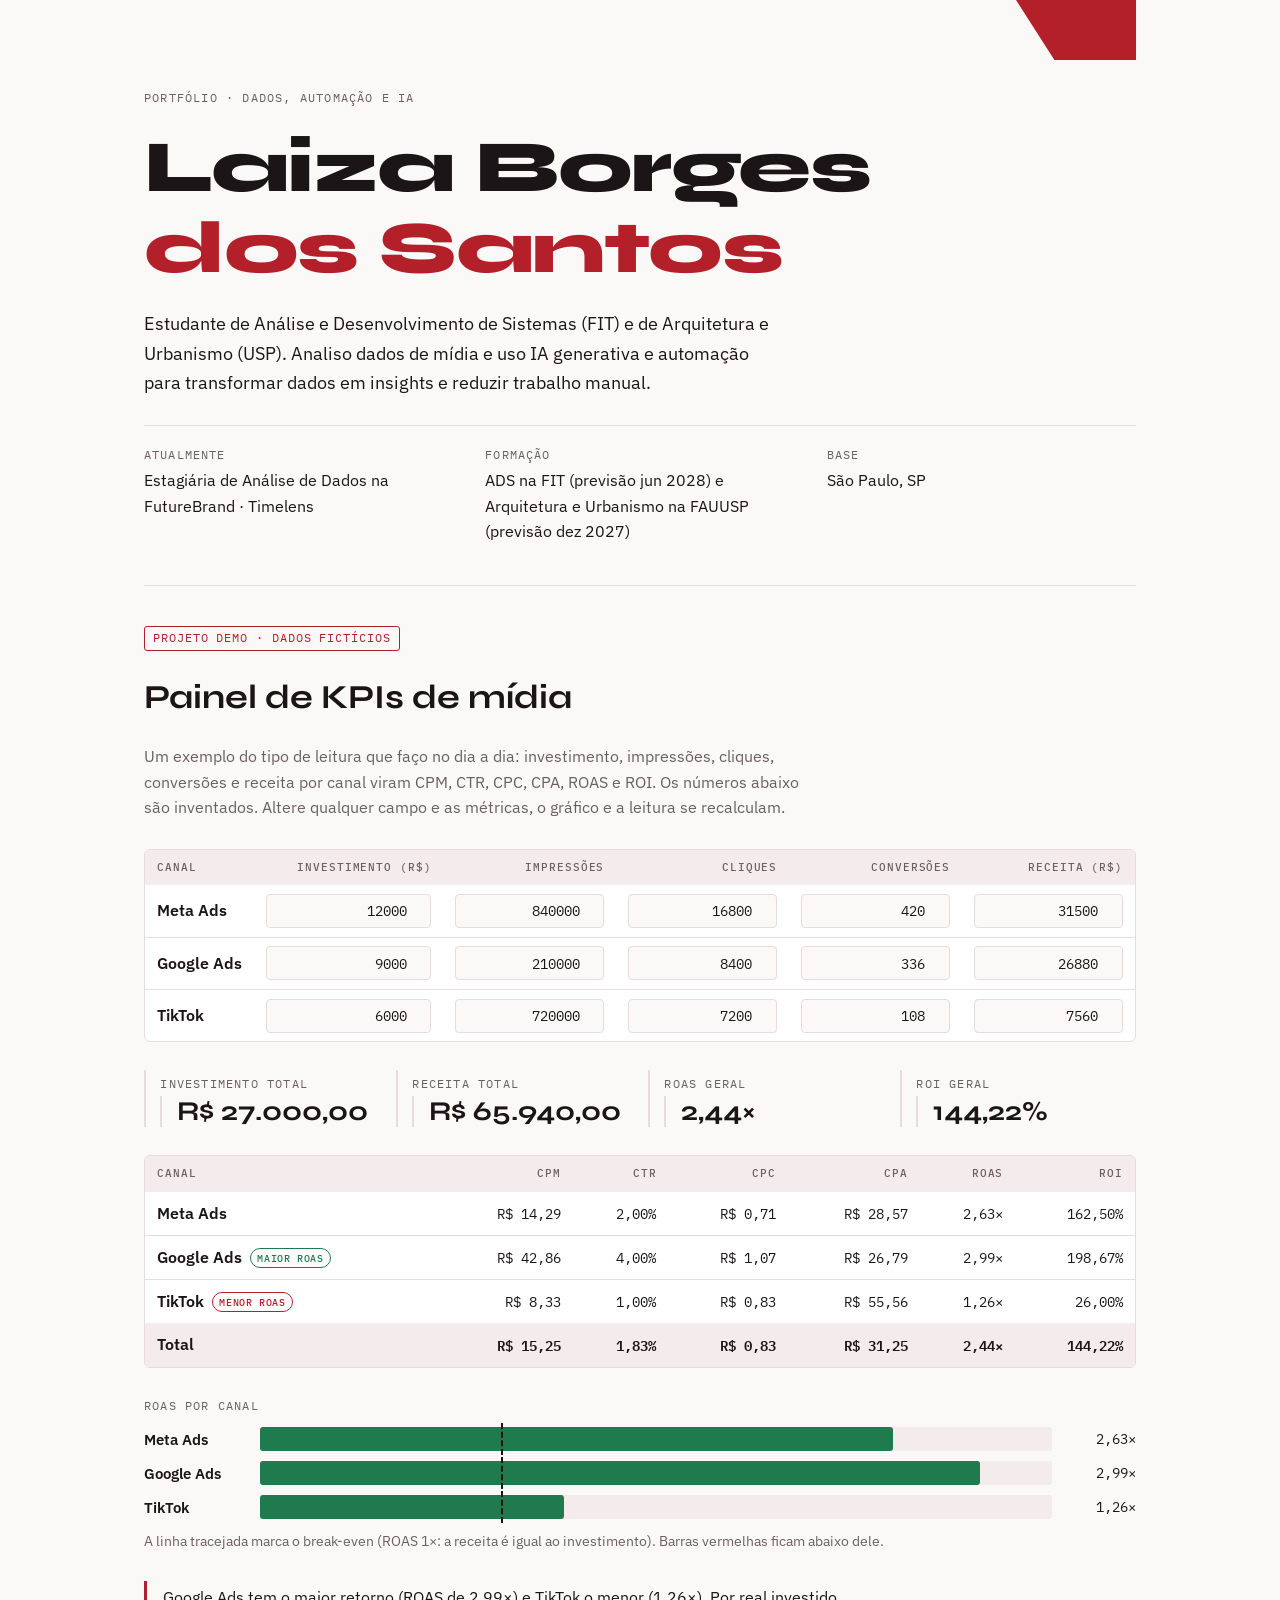
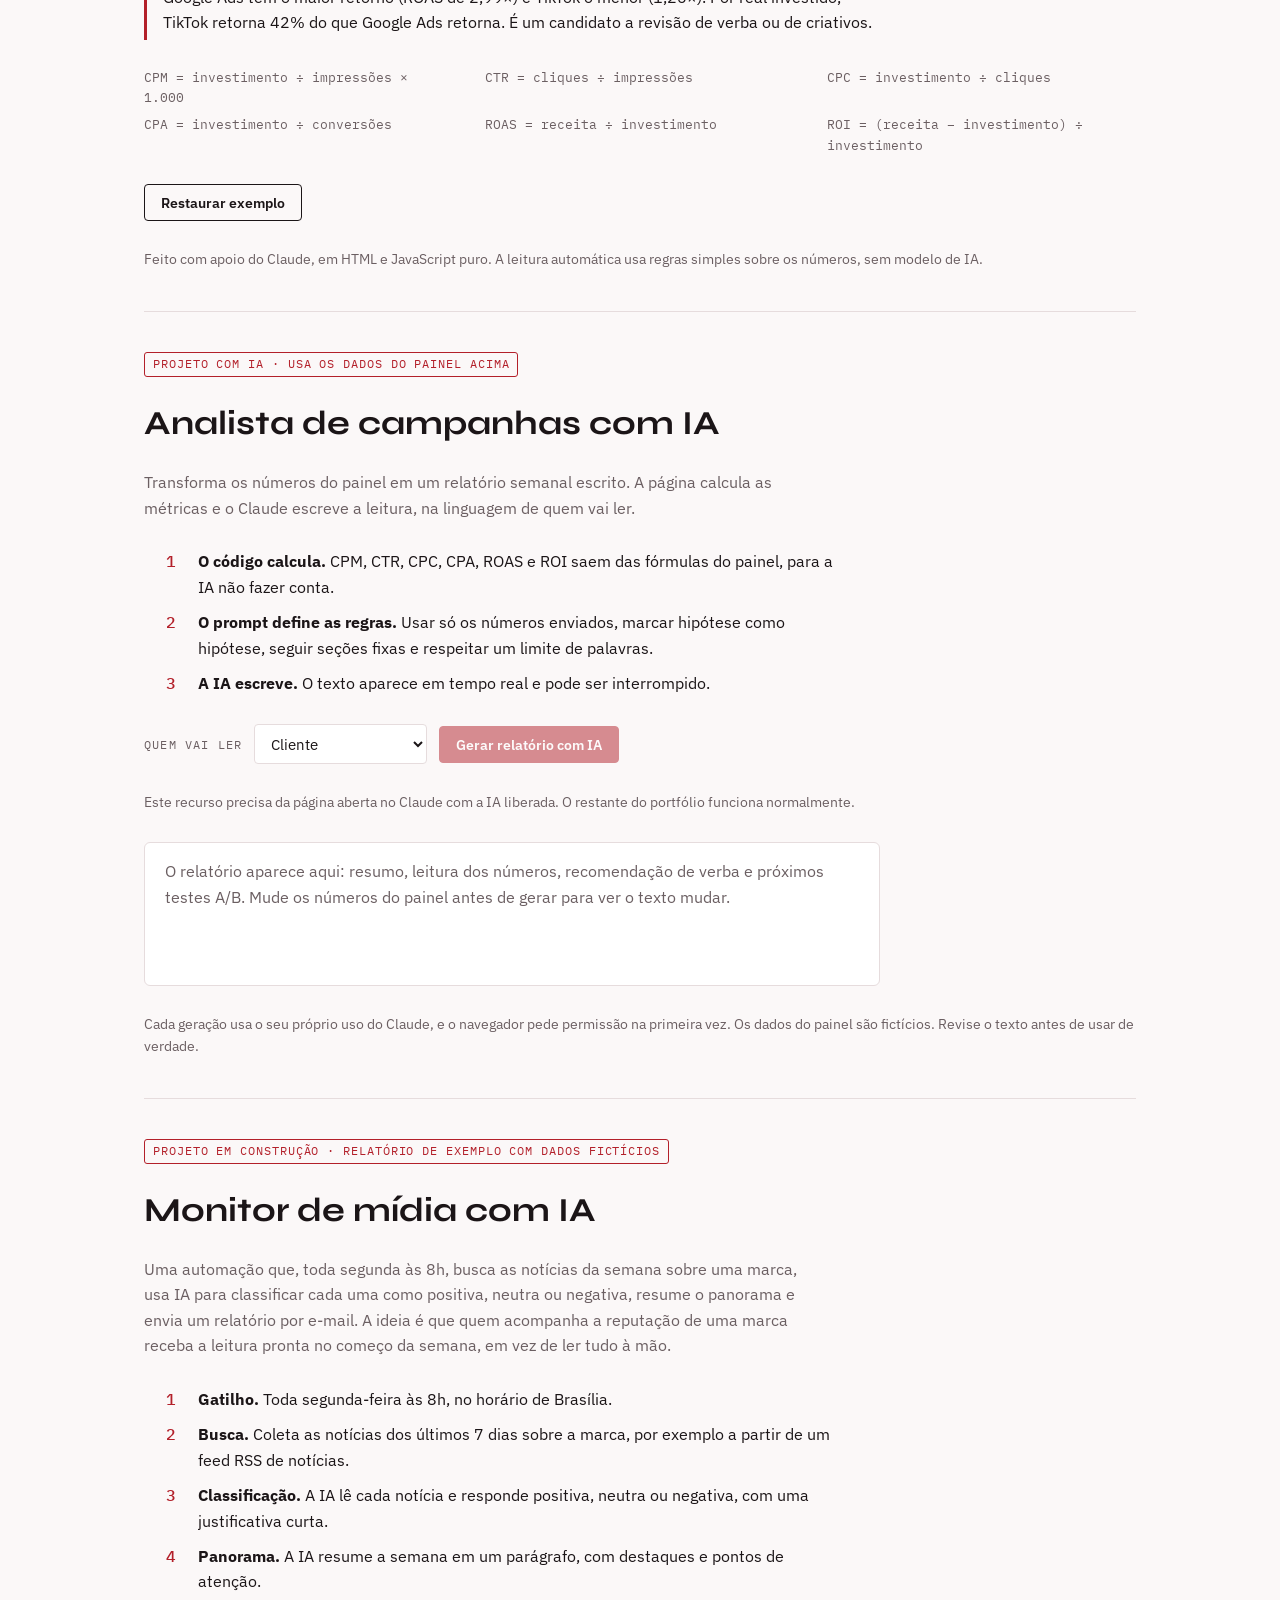
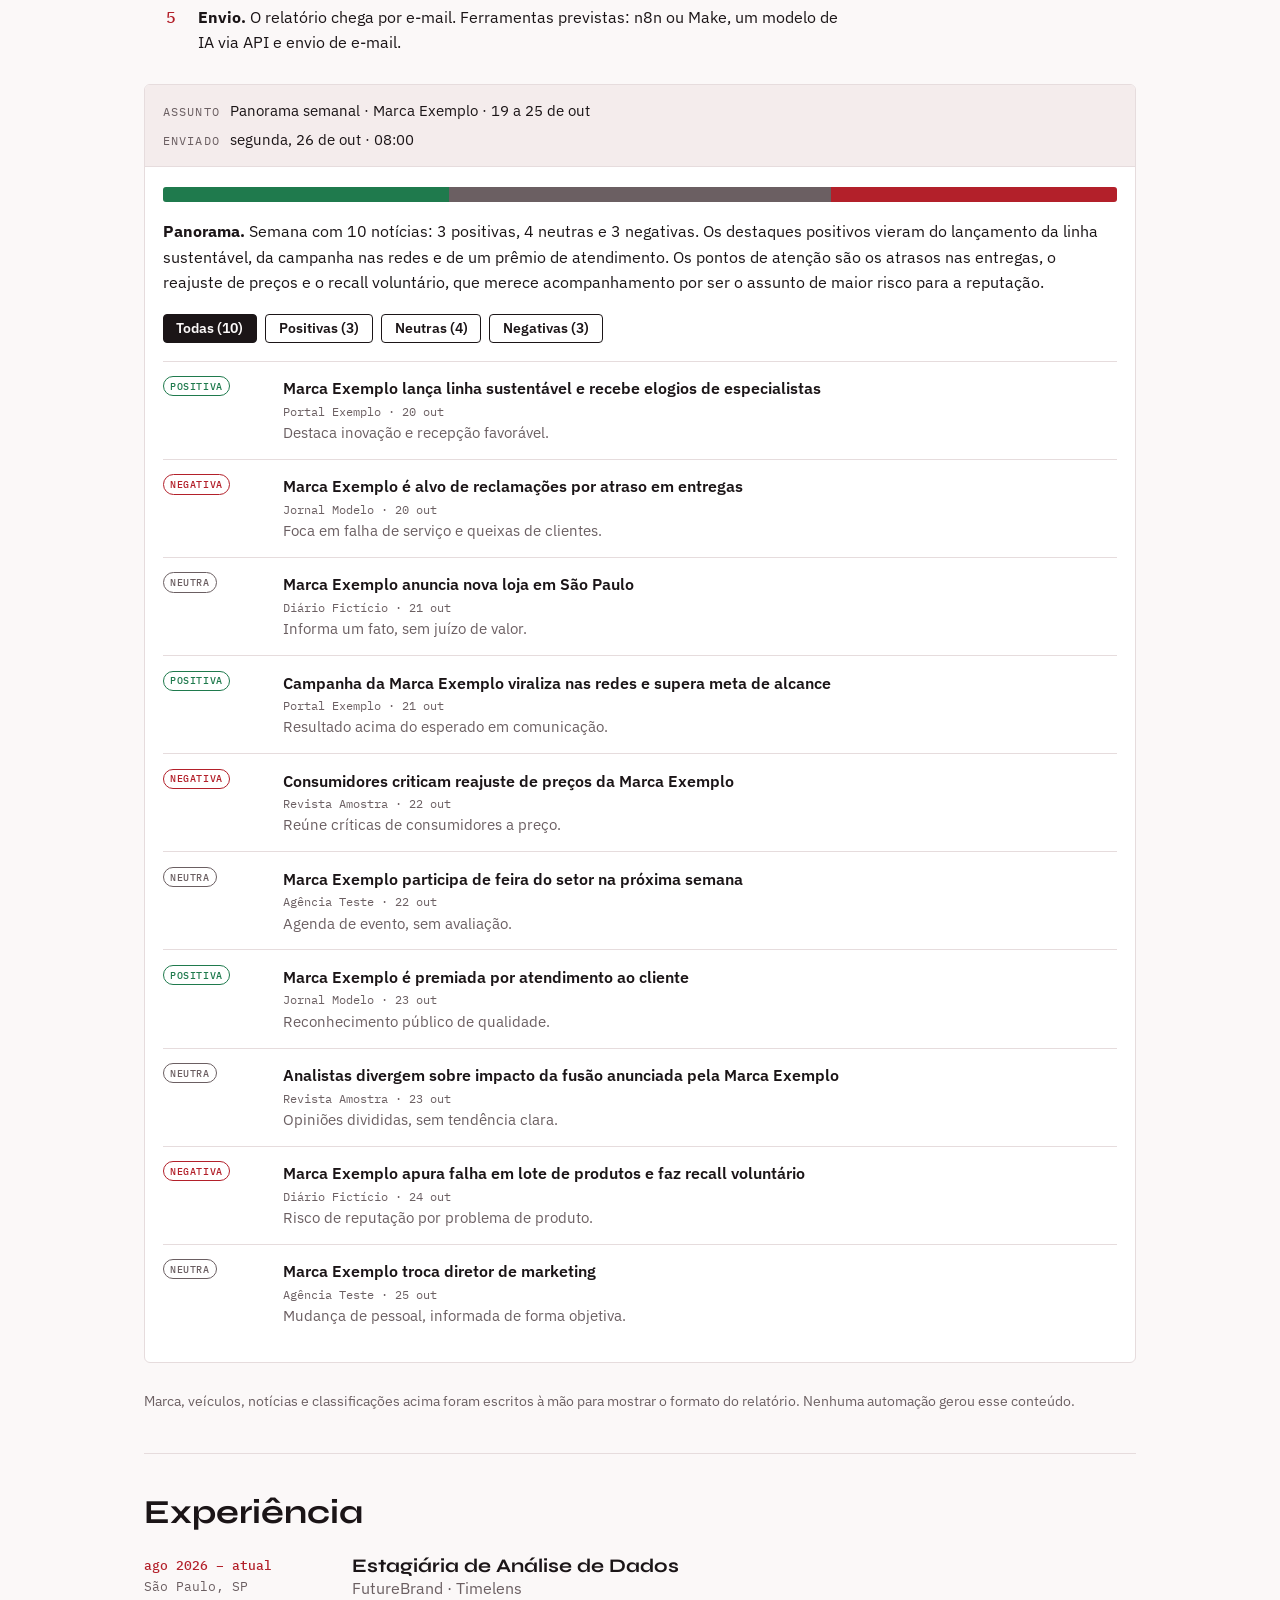
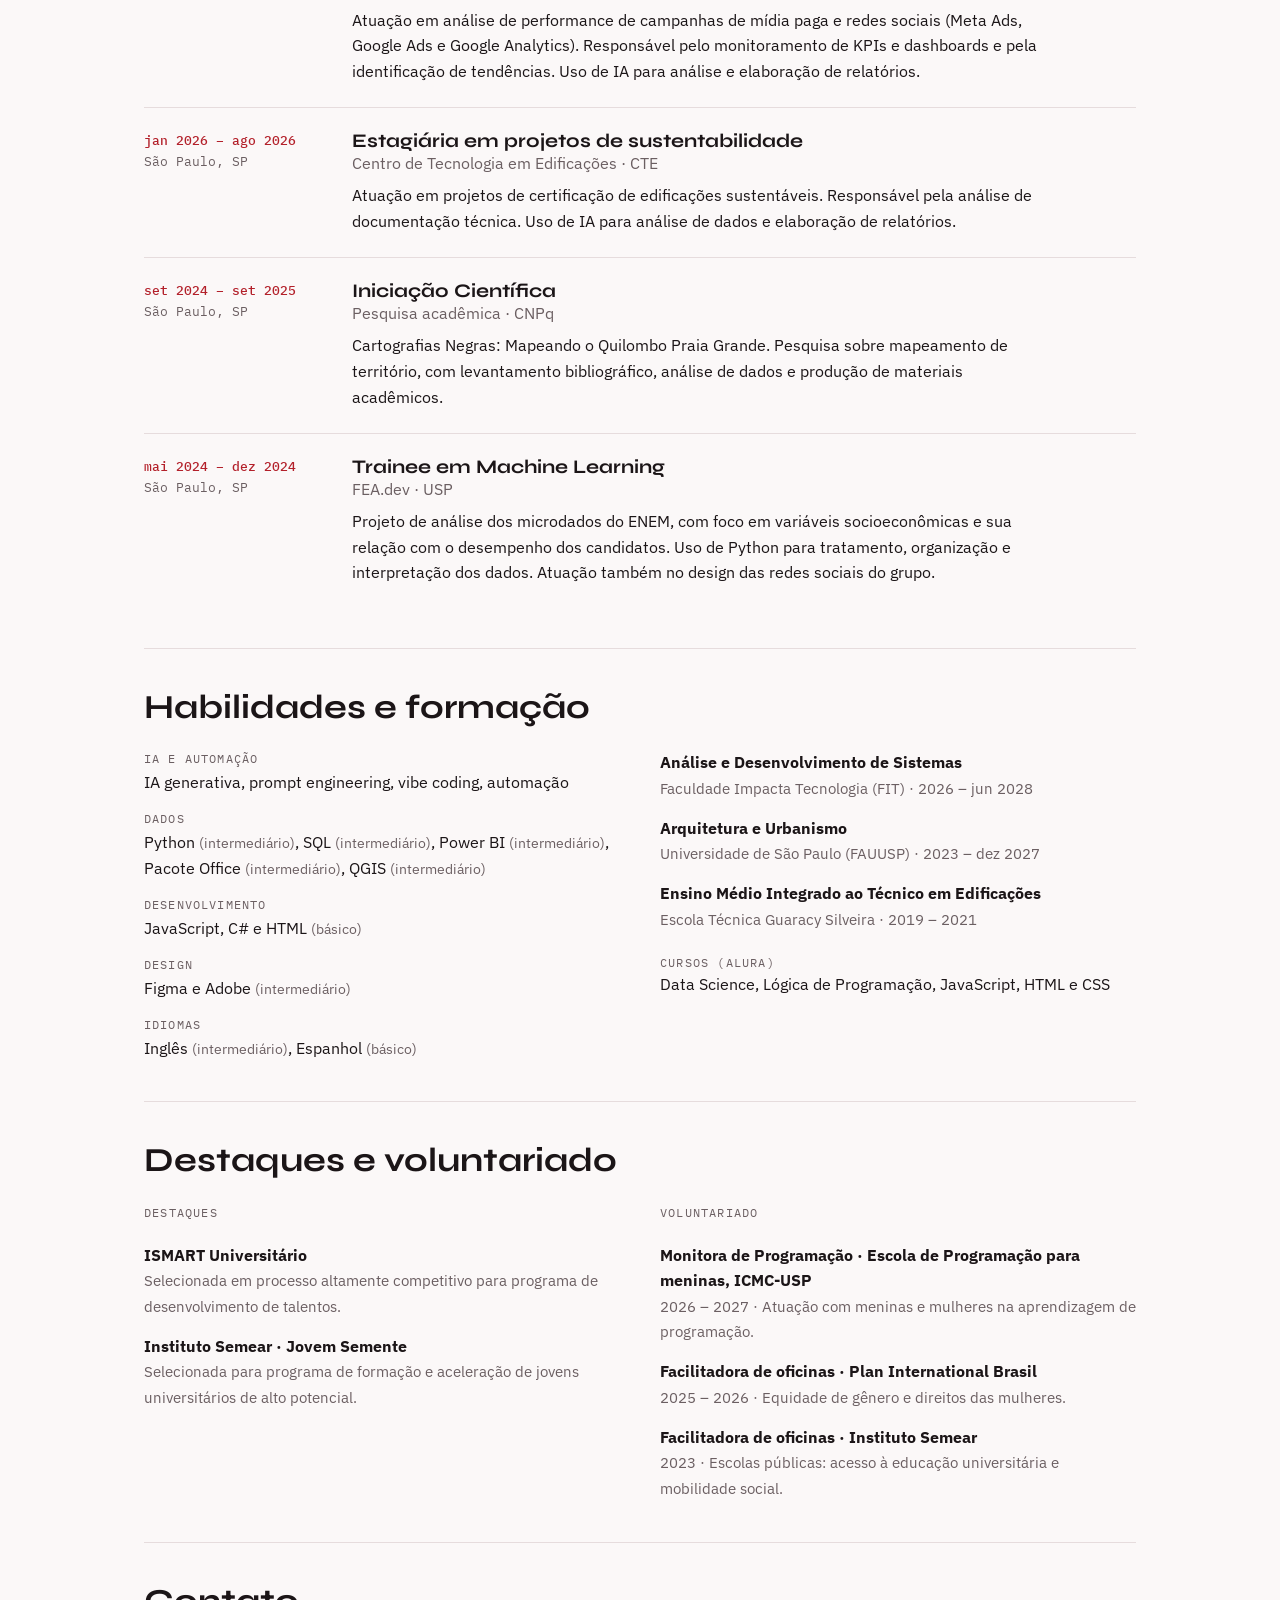
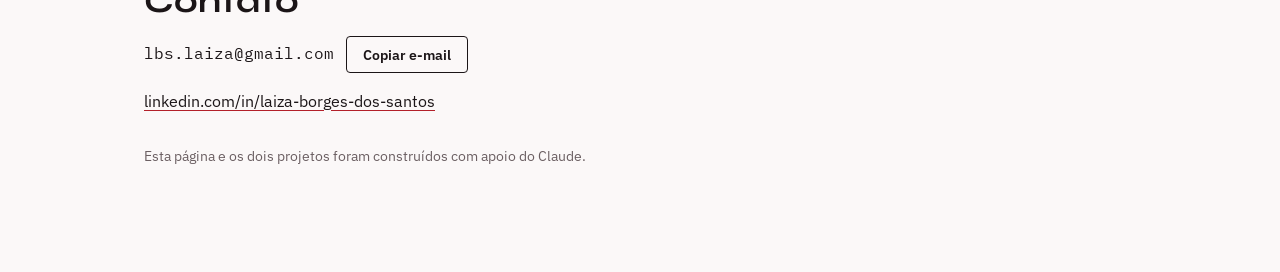
==== index.html @ e5b6dd7d "Add files via upload" ====
<!doctype html><html><head><meta charset=utf8><meta name=viewport content="width=device-width,initial-scale=1,viewport-fit=cover"><style>:root{color-scheme:light;box-sizing:border-box;padding-top:env(safe-area-inset-top,0px);padding-bottom:env(safe-area-inset-bottom,0px)}html{scroll-padding-top:env(safe-area-inset-top,0px)}body{margin:0;padding:0;font:14px -apple-system,BlinkMacSystemFont,sans-serif;background:#fff;color:#000}img{max-width:100%}[hidden]:not([hidden=until-found i]){display:none!important}</style></head><body>
<title>Portfólio Laiza Borges</title>
<meta name="claude:viewport-fit-sides" content="cover">
<link rel="preconnect" href="https://fonts.googleapis.com">
<link rel="preconnect" href="https://fonts.gstatic.com" crossorigin>
<link href="https://fonts.googleapis.com/css2?family=IBM+Plex+Mono:wght@400;500&family=IBM+Plex+Sans:wght@400;500;600&family=Syne:wght@600;700;800&display=swap" rel="stylesheet">
<style>
/* Layout: relatório de mídia em coluna única, com um painel de KPIs interativo no centro; vermelho só onde há decisão ou destaque. */
:root {
  --bg: #FBF8F8;
  --surface: #FFFFFF;
  --fg: #1B1517;
  --muted: #6B5F62;
  --line: #E6DCDD;
  --soft: #F4ECEC;
  --accent: #B3202A;
  --accent-fg: #FFFFFF;
  --good: #1F7A4D;
  --bad: #B3202A;
  --display: 'Syne', 'Trebuchet MS', sans-serif;
  --body: 'IBM Plex Sans', system-ui, -apple-system, 'Segoe UI', sans-serif;
  --mono: 'IBM Plex Mono', ui-monospace, 'SFMono-Regular', Menlo, monospace;
}
@media (prefers-color-scheme: dark) {
  :root:not([data-theme="light"]) {
    --bg: #141011; --surface: #1C1618; --fg: #F4ECEC; --muted: #A89B9E; --line: #32282B; --soft: #231C1E;
    --accent: #F0646C; --accent-fg: #1B1517; --good: #4FC08A; --bad: #F0646C;
    color-scheme: dark;
  }
}
:root[data-theme="dark"] {
  --bg: #141011; --surface: #1C1618; --fg: #F4ECEC; --muted: #A89B9E; --line: #32282B; --soft: #231C1E;
  --accent: #F0646C; --accent-fg: #1B1517; --good: #4FC08A; --bad: #F0646C;
  color-scheme: dark;
}

* { box-sizing: border-box; }
body {
  background: var(--bg);
  color: var(--fg);
  font-family: var(--body);
  font-size: 16px;
  line-height: 1.6;
  padding-block: 2rem 4rem;
  padding-left: max(16px, env(safe-area-inset-left, 0px));
  padding-right: max(16px, env(safe-area-inset-right, 0px));
}
.page { position: relative; max-width: 62rem; margin: 0 auto; }
.corner {
  position: absolute; top: -2rem; right: 0;
  width: clamp(4rem, 14vw, 7.5rem); aspect-ratio: 2 / 1;
  background: var(--accent);
  clip-path: polygon(0 0, 100% 0, 100% 100%, 32% 100%);
}
:focus-visible { outline: 2px solid var(--accent); outline-offset: 2px; }
a { color: var(--fg); text-decoration-color: var(--accent); text-underline-offset: 3px; }
a:hover { color: var(--accent); }

h1, h2, h3 { font-family: var(--display); line-height: 1.1; margin: 0; text-wrap: balance; }
p { margin: 0; }
.label {
  font-family: var(--mono); font-size: 0.75rem; letter-spacing: 0.1em;
  text-transform: uppercase; color: var(--muted);
}

/* Hero */
.hero { padding-top: clamp(2rem, 7vw, 3.5rem); padding-bottom: 2.5rem; display: grid; gap: 1.25rem; }
h1 { font-size: clamp(2.4rem, 7.5vw, 4.6rem); font-weight: 800; letter-spacing: -0.02em; }
h1 span { color: var(--accent); }
.lead { max-width: 40rem; font-size: 1.15rem; }
.facts { display: grid; grid-template-columns: repeat(auto-fit, minmax(14rem, 1fr)); gap: 1.25rem 2rem; margin: 0.5rem 0 0; border-top: 1px solid var(--line); padding-top: 1.25rem; }
.facts div { min-width: 0; }
.facts dt { font-family: var(--mono); font-size: 0.72rem; letter-spacing: 0.1em; text-transform: uppercase; color: var(--muted); }
.facts dd { margin: 0.2rem 0 0; }

/* Sections */
section { border-top: 1px solid var(--line); padding-block: 2.5rem; display: grid; gap: 1.5rem; }
h2 { font-size: clamp(1.6rem, 4vw, 2.1rem); font-weight: 700; }
.sub { max-width: 42rem; color: var(--muted); }

/* Demo */
.demo { gap: 1.75rem; }
.tag {
  display: inline-block; font-family: var(--mono); font-size: 0.72rem; letter-spacing: 0.08em; text-transform: uppercase;
  padding: 0.15rem 0.5rem; border: 1px solid var(--accent); color: var(--accent); border-radius: 3px; width: fit-content;
}
.scroll { overflow-x: auto; border: 1px solid var(--line); border-radius: 6px; background: var(--surface); }
table { width: 100%; min-width: 38rem; border-collapse: collapse; font-variant-numeric: tabular-nums; }
th, td { padding: 0.55rem 0.75rem; text-align: right; border-bottom: 1px solid var(--line); white-space: nowrap; }
tr:last-child th, tr:last-child td { border-bottom: 0; }
thead th { font-family: var(--mono); font-size: 0.7rem; letter-spacing: 0.08em; text-transform: uppercase; color: var(--muted); font-weight: 500; background: var(--soft); }
th:first-child, td:first-child { text-align: left; }
tbody th { font-weight: 600; }
tfoot td, tfoot th { font-weight: 600; background: var(--soft); border-bottom: 0; }
td.num { font-family: var(--mono); font-size: 0.9rem; }
input[type="number"] {
  width: 100%; min-width: 6.5rem; padding: 0.4rem 0.55rem; text-align: right;
  font-family: var(--mono); font-size: 0.9rem; color: var(--fg);
  background: var(--bg); border: 1px solid var(--line); border-radius: 4px;
}
input[type="number"]:hover { border-color: var(--muted); }
.pill {
  display: inline-block; margin-left: 0.5rem; font-family: var(--mono); font-size: 0.65rem; letter-spacing: 0.06em;
  text-transform: uppercase; padding: 0.05rem 0.4rem; border: 1px solid currentColor; border-radius: 999px; font-weight: 500; vertical-align: 0.1em;
}
.pill.good { color: var(--good); }
.pill.bad { color: var(--bad); }

.strip { display: grid; grid-template-columns: repeat(auto-fit, minmax(9.5rem, 1fr)); gap: 1rem; }
.strip div { border-left: 2px solid var(--line); padding-left: 0.9rem; min-width: 0; }
.strip .v { font-family: var(--display); font-size: 1.7rem; font-weight: 700; line-height: 1.15; overflow-wrap: anywhere; }

.chart { display: grid; gap: 0.6rem; }
.bar-row { display: grid; grid-template-columns: 6.5rem 1fr 4.5rem; gap: 0.75rem; align-items: center; }
.bar-name { font-weight: 600; font-size: 0.95rem; }
.bar-val { font-family: var(--mono); font-size: 0.9rem; text-align: right; }
.track { position: relative; height: 1.5rem; background: var(--soft); border-radius: 3px; }
.bar { position: absolute; inset: 0 auto 0 0; border-radius: 3px; transition: width 0.3s ease; }
.bar.good { background: var(--good); }
.bar.bad { background: var(--bad); }
.be { position: absolute; top: -0.25rem; bottom: -0.25rem; width: 0; border-left: 2px dashed var(--fg); }
.legend { font-size: 0.85rem; color: var(--muted); }
.insight { border-left: 3px solid var(--accent); padding: 0.25rem 0 0.25rem 1rem; max-width: 46rem; }
.formulas { display: grid; grid-template-columns: repeat(auto-fit, minmax(15rem, 1fr)); gap: 0.4rem 2rem; font-family: var(--mono); font-size: 0.8rem; color: var(--muted); margin: 0; padding: 0; list-style: none; }
button {
  font-family: var(--body); font-size: 0.9rem; font-weight: 600; cursor: pointer;
  padding: 0.5rem 1rem; border-radius: 4px; border: 1px solid var(--fg); background: transparent; color: var(--fg); width: fit-content;
}
button:hover { background: var(--fg); color: var(--bg); }

/* Projeto com IA */
.steps { margin: 0; padding: 0; list-style: none; display: grid; gap: 0.6rem; counter-reset: step; max-width: 46rem; }
.steps li { counter-increment: step; position: relative; padding-left: 2rem; }
.steps li::before { content: counter(step); position: absolute; left: 0; top: 0; font-family: var(--mono); font-weight: 500; color: var(--accent); }
.ai-controls { display: flex; flex-wrap: wrap; gap: 0.75rem; align-items: center; }
select {
  font-family: var(--body); font-size: 0.95rem; color: var(--fg); background: var(--surface);
  border: 1px solid var(--line); border-radius: 4px; padding: 0.5rem 0.75rem;
}
button:disabled { opacity: 0.5; cursor: not-allowed; }
button:disabled:hover { background: transparent; color: var(--fg); }
#ai-run { background: var(--accent); color: var(--accent-fg); border-color: var(--accent); }
#ai-run:hover:not(:disabled) { background: var(--accent); color: var(--accent-fg); filter: brightness(1.1); }
#ai-run:disabled:hover { background: var(--accent); color: var(--accent-fg); }
.ai-out { border: 1px solid var(--line); border-radius: 6px; background: var(--surface); padding: 1rem 1.25rem; min-height: 9rem; max-width: 46rem; }
.ai-out h4 { margin: 1rem 0 0.3rem; font-family: var(--mono); font-size: 0.75rem; letter-spacing: 0.1em; text-transform: uppercase; color: var(--accent); }
.ai-out h4:first-child { margin-top: 0; }
.ai-out p { margin: 0 0 0.5rem; }
.ai-out ul { margin: 0 0 0.5rem; padding-left: 1.2rem; }
.ai-out li { margin-bottom: 0.25rem; }
.ai-out .ph { color: var(--muted); margin: 0; }

/* Monitor de mídia */
.pill.neutral { color: var(--muted); }
.steps { display: grid; gap: 0.6rem; margin: 0; padding-left: 1.4rem; max-width: 44rem; }
.steps li::marker { font-family: var(--mono); color: var(--accent); }
.mail-frame { border: 1px solid var(--line); border-radius: 6px; background: var(--surface); overflow: hidden; }
.mail-head { display: grid; gap: 0.35rem; padding: 0.9rem 1.1rem; background: var(--soft); border-bottom: 1px solid var(--line); font-size: 0.92rem; }
.mail-head .label { margin-right: 0.6rem; }
.mail-body { padding: 1.25rem 1.1rem; display: grid; gap: 1.1rem; }
.dist { display: flex; height: 0.9rem; border-radius: 3px; overflow: hidden; background: var(--soft); }
.dist span { display: block; height: 100%; }
.dist .good { background: var(--good); }
.dist .neutral { background: var(--muted); }
.dist .bad { background: var(--bad); }
.filters { display: flex; flex-wrap: wrap; gap: 0.5rem; }
.filters button { padding: 0.3rem 0.8rem; font-size: 0.85rem; }
.filters button[aria-pressed="true"] { background: var(--fg); color: var(--bg); }
.news-item { display: grid; grid-template-columns: 6.5rem 1fr; gap: 0.25rem 1rem; padding: 0.9rem 0; border-top: 1px solid var(--line); }
.news-item .pill { margin-left: 0; width: fit-content; height: fit-content; }
.news-item .t { font-weight: 600; }
.news-item .meta { font-family: var(--mono); font-size: 0.75rem; color: var(--muted); }
.news-item .why { color: var(--muted); font-size: 0.92rem; }
@media (max-width: 40rem) { .news-item { grid-template-columns: 1fr; } }

/* Experience */
.timeline { display: grid; gap: 0; }
.job { display: grid; grid-template-columns: 11rem 1fr; gap: 0.5rem 2rem; padding-block: 1.4rem; border-top: 1px solid var(--line); }
.job:first-child { border-top: 0; padding-top: 0; }
.when { font-family: var(--mono); font-size: 0.82rem; color: var(--muted); }
.when strong { display: block; color: var(--accent); font-weight: 500; }
.job h3 { font-size: 1.2rem; font-weight: 700; }
.job .org { color: var(--muted); margin-bottom: 0.4rem; }
.job p.d { max-width: 44rem; }

/* Skills / education */
.two { display: grid; grid-template-columns: repeat(auto-fit, minmax(18rem, 1fr)); gap: 2.5rem; }
.two > div { min-width: 0; display: grid; gap: 1.25rem; align-content: start; }
.rows { display: grid; gap: 0.9rem; margin: 0; }
.rows dt { font-family: var(--mono); font-size: 0.72rem; letter-spacing: 0.1em; text-transform: uppercase; color: var(--muted); }
.rows dd { margin: 0.1rem 0 0; }
.lvl { color: var(--muted); font-size: 0.9rem; }
ul.plain { margin: 0; padding: 0; list-style: none; display: grid; gap: 0.9rem; }
ul.plain li strong { display: block; }
ul.plain li span { color: var(--muted); font-size: 0.92rem; }

/* Contact */
.contact { gap: 1rem; }
.mail { display: flex; flex-wrap: wrap; gap: 0.75rem; align-items: center; }
.mail code { font-family: var(--mono); font-size: 1rem; overflow-wrap: anywhere; }
.foot { font-size: 0.85rem; color: var(--muted); padding-top: 1rem; }

@media (max-width: 40rem) {
  .job { grid-template-columns: 1fr; gap: 0.25rem; }
  .bar-row { grid-template-columns: 5rem 1fr 4rem; gap: 0.5rem; }
}
@media (prefers-reduced-motion: reduce) { .bar { transition: none; } }
</style>

<div class="page">
  <div class="corner" aria-hidden="true"></div>

  <header class="hero">
    <p class="label">Portfólio · Dados, automação e IA</p>
    <h1>Laiza Borges <span>dos Santos</span></h1>
    <p class="lead">Estudante de Análise e Desenvolvimento de Sistemas (FIT) e de Arquitetura e Urbanismo (USP). Analiso dados de mídia e uso IA generativa e automação para transformar dados em insights e reduzir trabalho manual.</p>
    <dl class="facts">
      <div><dt>Atualmente</dt><dd>Estagiária de Análise de Dados na FutureBrand · Timelens</dd></div>
      <div><dt>Formação</dt><dd>ADS na FIT (previsão jun 2028) e Arquitetura e Urbanismo na FAUUSP (previsão dez 2027)</dd></div>
      <div><dt>Base</dt><dd>São Paulo, SP</dd></div>
    </dl>
  </header>

  <section class="demo" id="demo">
    <span class="tag">Projeto demo · dados fictícios</span>
    <h2>Painel de KPIs de mídia</h2>
    <p class="sub">Um exemplo do tipo de leitura que faço no dia a dia: investimento, impressões, cliques, conversões e receita por canal viram CPM, CTR, CPC, CPA, ROAS e ROI. Os números abaixo são inventados. Altere qualquer campo e as métricas, o gráfico e a leitura se recalculam.</p>

    <div class="scroll" role="region" aria-label="Dados de entrada por canal" tabindex="0">
      <table>
        <thead>
          <tr><th>Canal</th><th>Investimento (R$)</th><th>Impressões</th><th>Cliques</th><th>Conversões</th><th>Receita (R$)</th></tr>
        </thead>
        <tbody id="in-body"></tbody>
      </table>
    </div>

    <div class="strip" id="summary" aria-live="polite">
      <div><span class="label">Investimento total</span><div class="v" id="s-inv">—</div></div>
      <div><span class="label">Receita total</span><div class="v" id="s-rec">—</div></div>
      <div><span class="label">ROAS geral</span><div class="v" id="s-roas">—</div></div>
      <div><span class="label">ROI geral</span><div class="v" id="s-roi">—</div></div>
    </div>

    <div class="scroll" role="region" aria-label="Métricas calculadas por canal" tabindex="0">
      <table>
        <thead>
          <tr><th>Canal</th><th>CPM</th><th>CTR</th><th>CPC</th><th>CPA</th><th>ROAS</th><th>ROI</th></tr>
        </thead>
        <tbody id="out-body"></tbody>
        <tfoot id="out-foot"></tfoot>
      </table>
    </div>

    <div class="chart-wrap" style="display:grid;gap:0.75rem">
      <p class="label">ROAS por canal</p>
      <div class="chart" id="chart"></div>
      <p class="legend">A linha tracejada marca o break-even (ROAS 1×: a receita é igual ao investimento). Barras vermelhas ficam abaixo dele.</p>
    </div>

    <p class="insight" id="insight"></p>

    <ul class="formulas" aria-label="Fórmulas">
      <li>CPM = investimento ÷ impressões × 1.000</li>
      <li>CTR = cliques ÷ impressões</li>
      <li>CPC = investimento ÷ cliques</li>
      <li>CPA = investimento ÷ conversões</li>
      <li>ROAS = receita ÷ investimento</li>
      <li>ROI = (receita − investimento) ÷ investimento</li>
    </ul>

    <button type="button" id="reset">Restaurar exemplo</button>
    <p class="legend">Feito com apoio do Claude, em HTML e JavaScript puro. A leitura automática usa regras simples sobre os números, sem modelo de IA.</p>
  </section>

  <section class="demo" id="ia">
    <span class="tag">Projeto com IA · usa os dados do painel acima</span>
    <h2>Analista de campanhas com IA</h2>
    <p class="sub">Transforma os números do painel em um relatório semanal escrito. A página calcula as métricas e o Claude escreve a leitura, na linguagem de quem vai ler.</p>
    <ol class="steps">
      <li><strong>O código calcula.</strong> CPM, CTR, CPC, CPA, ROAS e ROI saem das fórmulas do painel, para a IA não fazer conta.</li>
      <li><strong>O prompt define as regras.</strong> Usar só os números enviados, marcar hipótese como hipótese, seguir seções fixas e respeitar um limite de palavras.</li>
      <li><strong>A IA escreve.</strong> O texto aparece em tempo real e pode ser interrompido.</li>
    </ol>
    <div class="ai-controls">
      <label for="ai-who" class="label">Quem vai ler</label>
      <select id="ai-who">
        <option value="cliente">Cliente</option>
        <option value="interno">Analista da equipe</option>
      </select>
      <button type="button" id="ai-run" disabled>Gerar relatório com IA</button>
      <button type="button" id="ai-stop" hidden>Parar</button>
    </div>
    <p class="legend" id="ai-status" role="status" aria-live="polite">Verificando se a IA está disponível…</p>
    <div class="ai-out" id="ai-out" aria-live="polite"><p class="ph">O relatório aparece aqui: resumo, leitura dos números, recomendação de verba e próximos testes A/B. Mude os números do painel antes de gerar para ver o texto mudar.</p></div>
    <p class="legend">Cada geração usa o seu próprio uso do Claude, e o navegador pede permissão na primeira vez. Os dados do painel são fictícios. Revise o texto antes de usar de verdade.</p>
  </section>

  <section class="demo" id="monitor">
    <span class="tag">Projeto em construção · relatório de exemplo com dados fictícios</span>
    <h2>Monitor de mídia com IA</h2>
    <p class="sub">Uma automação que, toda segunda às 8h, busca as notícias da semana sobre uma marca, usa IA para classificar cada uma como positiva, neutra ou negativa, resume o panorama e envia um relatório por e-mail. A ideia é que quem acompanha a reputação de uma marca receba a leitura pronta no começo da semana, em vez de ler tudo à mão.</p>

    <ol class="steps">
      <li><strong>Gatilho.</strong> Toda segunda-feira às 8h, no horário de Brasília.</li>
      <li><strong>Busca.</strong> Coleta as notícias dos últimos 7 dias sobre a marca, por exemplo a partir de um feed RSS de notícias.</li>
      <li><strong>Classificação.</strong> A IA lê cada notícia e responde positiva, neutra ou negativa, com uma justificativa curta.</li>
      <li><strong>Panorama.</strong> A IA resume a semana em um parágrafo, com destaques e pontos de atenção.</li>
      <li><strong>Envio.</strong> O relatório chega por e-mail. Ferramentas previstas: n8n ou Make, um modelo de IA via API e envio de e-mail.</li>
    </ol>

    <div class="mail-frame" role="group" aria-label="Exemplo de relatório recebido por e-mail">
      <div class="mail-head">
        <div><span class="label">Assunto</span>Panorama semanal · Marca Exemplo · 19 a 25 de out</div>
        <div><span class="label">Enviado</span>segunda, 26 de out · 08:00</div>
      </div>
      <div class="mail-body">
        <div class="dist" id="mon-dist" role="img" aria-label=""></div>
        <p id="mon-summary"></p>
        <div class="filters" id="mon-filters" role="group" aria-label="Filtrar notícias por classificação"></div>
        <div id="mon-list"></div>
      </div>
    </div>
    <p class="legend">Marca, veículos, notícias e classificações acima foram escritos à mão para mostrar o formato do relatório. Nenhuma automação gerou esse conteúdo.</p>
  </section>

  <section id="experiencia">
    <h2>Experiência</h2>
    <div class="timeline">
      <article class="job">
        <div class="when"><strong>ago 2026 – atual</strong>São Paulo, SP</div>
        <div>
          <h3>Estagiária de Análise de Dados</h3>
          <p class="org">FutureBrand · Timelens</p>
          <p class="d">Atuação em análise de performance de campanhas de mídia paga e redes sociais (Meta Ads, Google Ads e Google Analytics). Responsável pelo monitoramento de KPIs e dashboards e pela identificação de tendências. Uso de IA para análise e elaboração de relatórios.</p>
        </div>
      </article>
      <article class="job">
        <div class="when"><strong>jan 2026 – ago 2026</strong>São Paulo, SP</div>
        <div>
          <h3>Estagiária em projetos de sustentabilidade</h3>
          <p class="org">Centro de Tecnologia em Edificações · CTE</p>
          <p class="d">Atuação em projetos de certificação de edificações sustentáveis. Responsável pela análise de documentação técnica. Uso de IA para análise de dados e elaboração de relatórios.</p>
        </div>
      </article>
      <article class="job">
        <div class="when"><strong>set 2024 – set 2025</strong>São Paulo, SP</div>
        <div>
          <h3>Iniciação Científica</h3>
          <p class="org">Pesquisa acadêmica · CNPq</p>
          <p class="d">Cartografias Negras: Mapeando o Quilombo Praia Grande. Pesquisa sobre mapeamento de território, com levantamento bibliográfico, análise de dados e produção de materiais acadêmicos.</p>
        </div>
      </article>
      <article class="job">
        <div class="when"><strong>mai 2024 – dez 2024</strong>São Paulo, SP</div>
        <div>
          <h3>Trainee em Machine Learning</h3>
          <p class="org">FEA.dev · USP</p>
          <p class="d">Projeto de análise dos microdados do ENEM, com foco em variáveis socioeconômicas e sua relação com o desempenho dos candidatos. Uso de Python para tratamento, organização e interpretação dos dados. Atuação também no design das redes sociais do grupo.</p>
        </div>
      </article>
    </div>
  </section>

  <section id="habilidades">
    <h2>Habilidades e formação</h2>
    <div class="two">
      <div>
        <dl class="rows">
          <div><dt>IA e automação</dt><dd>IA generativa, prompt engineering, vibe coding, automação</dd></div>
          <div><dt>Dados</dt><dd>Python <span class="lvl">(intermediário)</span>, SQL <span class="lvl">(intermediário)</span>, Power BI <span class="lvl">(intermediário)</span>, Pacote Office <span class="lvl">(intermediário)</span>, QGIS <span class="lvl">(intermediário)</span></dd></div>
          <div><dt>Desenvolvimento</dt><dd>JavaScript, C# e HTML <span class="lvl">(básico)</span></dd></div>
          <div><dt>Design</dt><dd>Figma e Adobe <span class="lvl">(intermediário)</span></dd></div>
          <div><dt>Idiomas</dt><dd>Inglês <span class="lvl">(intermediário)</span>, Espanhol <span class="lvl">(básico)</span></dd></div>
        </dl>
      </div>
      <div>
        <ul class="plain">
          <li><strong>Análise e Desenvolvimento de Sistemas</strong><span>Faculdade Impacta Tecnologia (FIT) · 2026 – jun 2028</span></li>
          <li><strong>Arquitetura e Urbanismo</strong><span>Universidade de São Paulo (FAUUSP) · 2023 – dez 2027</span></li>
          <li><strong>Ensino Médio Integrado ao Técnico em Edificações</strong><span>Escola Técnica Guaracy Silveira · 2019 – 2021</span></li>
        </ul>
        <div>
          <p class="label">Cursos (Alura)</p>
          <p>Data Science, Lógica de Programação, JavaScript, HTML e CSS</p>
        </div>
      </div>
    </div>
  </section>

  <section id="outras">
    <h2>Destaques e voluntariado</h2>
    <div class="two">
      <div>
        <p class="label">Destaques</p>
        <ul class="plain">
          <li><strong>ISMART Universitário</strong><span>Selecionada em processo altamente competitivo para programa de desenvolvimento de talentos.</span></li>
          <li><strong>Instituto Semear · Jovem Semente</strong><span>Selecionada para programa de formação e aceleração de jovens universitários de alto potencial.</span></li>
        </ul>
      </div>
      <div>
        <p class="label">Voluntariado</p>
        <ul class="plain">
          <li><strong>Monitora de Programação · Escola de Programação para meninas, ICMC-USP</strong><span>2026 – 2027 · Atuação com meninas e mulheres na aprendizagem de programação.</span></li>
          <li><strong>Facilitadora de oficinas · Plan International Brasil</strong><span>2025 – 2026 · Equidade de gênero e direitos das mulheres.</span></li>
          <li><strong>Facilitadora de oficinas · Instituto Semear</strong><span>2023 · Escolas públicas: acesso à educação universitária e mobilidade social.</span></li>
        </ul>
      </div>
    </div>
  </section>

  <section class="contact" id="contato">
    <h2>Contato</h2>
    <div class="mail">
      <code id="email">lbs.laiza@gmail.com</code>
      <button type="button" id="copy">Copiar e-mail</button>
      <span class="legend" id="copy-msg" role="status"></span>
    </div>
    <p><a href="https://www.linkedin.com/in/laiza-borges-dos-santos" target="_blank" rel="noopener">linkedin.com/in/laiza-borges-dos-santos</a></p>
    <p class="foot">Esta página e os dois projetos foram construídos com apoio do Claude.</p>
  </section>
</div>

<script>
(function () {
  var DEFAULT = [
    { nome: 'Meta Ads',   inv: 12000, imp: 840000, cli: 16800, con: 420, rec: 31500 },
    { nome: 'Google Ads', inv: 9000,  imp: 210000, cli: 8400,  con: 336, rec: 26880 },
    { nome: 'TikTok',     inv: 6000,  imp: 720000, cli: 7200,  con: 108, rec: 7560 }
  ];
  var FIELDS = ['inv', 'imp', 'cli', 'con', 'rec'];
  var LABELS = { inv: 'Investimento', imp: 'Impressões', cli: 'Cliques', con: 'Conversões', rec: 'Receita' };
  var data = clone(DEFAULT);

  var brl = new Intl.NumberFormat('pt-BR', { style: 'currency', currency: 'BRL' });
  var dec = new Intl.NumberFormat('pt-BR', { minimumFractionDigits: 2, maximumFractionDigits: 2 });
  var int = new Intl.NumberFormat('pt-BR', { maximumFractionDigits: 0 });

  function clone(x) { return JSON.parse(JSON.stringify(x)); }
  function div(a, b) { return b > 0 ? a / b : null; }
  function metrics(r) {
    var cpm = div(r.inv, r.imp);
    return {
      cpm: cpm === null ? null : cpm * 1000,
      ctr: div(r.cli, r.imp),
      cpc: div(r.inv, r.cli),
      cpa: div(r.inv, r.con),
      roas: div(r.rec, r.inv),
      roi: r.inv > 0 ? (r.rec - r.inv) / r.inv : null
    };
  }
  function fBrl(v) { return v === null ? '—' : brl.format(v); }
  function fPct(v) { return v === null ? '—' : dec.format(v * 100) + '%'; }
  function fX(v) { return v === null ? '—' : dec.format(v) + '×'; }

  var inBody = document.getElementById('in-body');
  function buildInputs() {
    inBody.innerHTML = data.map(function (r, i) {
      return '<tr><th scope="row">' + r.nome + '</th>' + FIELDS.map(function (k) {
        return '<td><input type="number" inputmode="decimal" min="0" step="any" id="in-' + i + '-' + k + '" data-i="' + i + '" data-k="' + k + '" value="' + r[k] + '" aria-label="' + LABELS[k] + ' ' + r.nome + '"></td>';
      }).join('') + '</tr>';
    }).join('');
  }
  inBody.addEventListener('input', function (e) {
    var t = e.target;
    if (!t.dataset || t.dataset.i === undefined) return;
    var v = parseFloat(t.value);
    data[+t.dataset.i][t.dataset.k] = isFinite(v) && v > 0 ? v : 0;
    update();
  });

  function update() {
    var rows = data.map(function (r) { return { n: r.nome, m: metrics(r) }; });
    var withRoas = rows.filter(function (x) { return x.m.roas !== null; })
                       .sort(function (a, b) { return b.m.roas - a.m.roas; });
    var best = withRoas.length > 1 ? withRoas[0] : null;
    var worst = withRoas.length > 1 ? withRoas[withRoas.length - 1] : null;
    if (best && worst && best.m.roas === worst.m.roas) { best = null; worst = null; }

    document.getElementById('out-body').innerHTML = rows.map(function (x) {
      var pill = '';
      if (best && x === best) pill = '<span class="pill good">Maior ROAS</span>';
      if (worst && x === worst) pill = '<span class="pill bad">Menor ROAS</span>';
      return '<tr><th scope="row">' + x.n + pill + '</th><td class="num">' + fBrl(x.m.cpm) + '</td><td class="num">' + fPct(x.m.ctr) + '</td><td class="num">' + fBrl(x.m.cpc) + '</td><td class="num">' + fBrl(x.m.cpa) + '</td><td class="num">' + fX(x.m.roas) + '</td><td class="num">' + fPct(x.m.roi) + '</td></tr>';
    }).join('');

    var tot = { inv: 0, imp: 0, cli: 0, con: 0, rec: 0 };
    data.forEach(function (r) { FIELDS.forEach(function (k) { tot[k] += r[k]; }); });
    var tm = metrics(tot);
    document.getElementById('out-foot').innerHTML = '<tr><th scope="row">Total</th><td class="num">' + fBrl(tm.cpm) + '</td><td class="num">' + fPct(tm.ctr) + '</td><td class="num">' + fBrl(tm.cpc) + '</td><td class="num">' + fBrl(tm.cpa) + '</td><td class="num">' + fX(tm.roas) + '</td><td class="num">' + fPct(tm.roi) + '</td></tr>';

    document.getElementById('s-inv').textContent = brl.format(tot.inv);
    document.getElementById('s-rec').textContent = brl.format(tot.rec);
    document.getElementById('s-roas').textContent = fX(tm.roas);
    document.getElementById('s-roi').textContent = fPct(tm.roi);

    var vals = rows.map(function (x) { return x.m.roas || 0; });
    var mx = Math.max.apply(null, [1.5].concat(vals)) * 1.1;
    document.getElementById('chart').innerHTML = rows.map(function (x) {
      var v = x.m.roas;
      var pct = v === null ? 0 : Math.min(100, v / mx * 100);
      var cls = v !== null && v >= 1 ? 'good' : 'bad';
      return '<div class="bar-row"><span class="bar-name">' + x.n + '</span><div class="track"><div class="bar ' + cls + '" style="width:' + pct + '%"></div><div class="be" style="left:' + (100 / mx) + '%"></div></div><span class="bar-val">' + fX(v) + '</span></div>';
    }).join('');

    var text;
    if (withRoas.length < 2) {
      text = 'Preencha investimento e receita de ao menos dois canais para comparar o retorno.';
    } else {
      var b = withRoas[0], w = withRoas[withRoas.length - 1];
      text = b.n + ' tem o maior retorno (ROAS de ' + fX(b.m.roas) + ') e ' + w.n + ' o menor (' + fX(w.m.roas) + ').';
      if (w.m.roas < 1) {
        text += ' ' + w.n + ' está abaixo do break-even: cada R$ 1 investido volta menos de R$ 1 em receita.';
      } else if (w.m.roas < b.m.roas * 0.6) {
        text += ' Por real investido, ' + w.n + ' retorna ' + int.format(w.m.roas / b.m.roas * 100) + '% do que ' + b.n + ' retorna. É um candidato a revisão de verba ou de criativos.';
      } else {
        text += ' Os canais estão com retornos próximos.';
      }
    }
    document.getElementById('insight').textContent = text;
  }

  document.getElementById('reset').addEventListener('click', function () {
    data = clone(DEFAULT);
    buildInputs();
    update();
  });

  document.getElementById('copy').addEventListener('click', function () {
    var el = document.getElementById('email');
    var msg = document.getElementById('copy-msg');
    function fallback() {
      var r = document.createRange(); r.selectNodeContents(el);
      var s = window.getSelection(); s.removeAllRanges(); s.addRange(r);
      msg.textContent = 'Selecionado. Use Ctrl+C ou o menu de copiar.';
    }
    try {
      navigator.clipboard.writeText(el.textContent).then(function () { msg.textContent = 'E-mail copiado.'; }, fallback);
    } catch (e) { fallback(); }
  });

  /* Projeto com IA: relatório semanal escrito pelo Claude a partir dos dados do painel */
  var aiRun = document.getElementById('ai-run');
  var aiStop = document.getElementById('ai-stop');
  var aiWho = document.getElementById('ai-who');
  var aiOut = document.getElementById('ai-out');
  var aiStatus = document.getElementById('ai-status');
  var sampleFn = null;
  var ctl = null;
  var PERMANENT = { not_granted: 1, sampling_disabled: 1, not_declared: 1, capability_disabled: 1, capability_removed: 1 };
  var ERRORS = {
    not_granted: 'A permissão para usar o Claude não foi concedida a esta página.',
    sampling_disabled: 'O Claude não está disponível para esta conta.',
    not_declared: 'Este recurso não está ativo nesta página.',
    capability_disabled: 'Este recurso não está disponível neste modo de visualização.',
    capability_removed: 'Este recurso não está disponível neste aplicativo.',
    rate_limited: 'Limite de uso ou muitas chamadas seguidas. Tente de novo mais tarde.',
    session_expired: 'Sua sessão expirou. Entre de novo no Claude e tente outra vez.',
    refused: 'O Claude recusou este pedido. Mude os dados e tente de novo.',
    empty_completion: 'O Claude não devolveu texto. Tente de novo.',
    prompt_too_large: 'O pedido ficou grande demais.',
    upstream_error: 'Houve uma falha de conexão. Tente de novo.'
  };

  function buildPrompt(publico) {
    var linhas = data.map(function (r) {
      var m = metrics(r);
      return '- ' + r.nome + ': investimento ' + fBrl(r.inv) + '; impressões ' + int.format(r.imp) + '; cliques ' + int.format(r.cli) +
        '; conversões ' + int.format(r.con) + '; receita ' + fBrl(r.rec) + '; CPM ' + fBrl(m.cpm) + '; CTR ' + fPct(m.ctr) +
        '; CPC ' + fBrl(m.cpc) + '; CPA ' + fBrl(m.cpa) + '; ROAS ' + fX(m.roas) + '; ROI ' + fPct(m.roi);
    });
    var tot = { inv: 0, imp: 0, cli: 0, con: 0, rec: 0 };
    data.forEach(function (r) { FIELDS.forEach(function (k) { tot[k] += r[k]; }); });
    var tm = metrics(tot);
    linhas.push('- Total: investimento ' + fBrl(tot.inv) + '; receita ' + fBrl(tot.rec) + '; CPA ' + fBrl(tm.cpa) + '; ROAS ' + fX(tm.roas) + '; ROI ' + fPct(tm.roi));
    var leitor = publico === 'interno'
      ? 'O leitor é um analista sênior da equipe: pode usar as siglas (CPM, CTR, CPC, CPA, ROAS, ROI) sem explicar.'
      : 'O leitor é o cliente, sem formação em mídia: evite siglas ou explique cada uma em poucas palavras, em tom profissional e direto.';
    return 'Você é analista de dados de mídia paga em uma agência de branding. Escreva o relatório semanal de performance de campanhas, em português do Brasil.\n\n' +
      leitor + '\n\n' +
      'Regras: use apenas os números abaixo. As métricas já estão calculadas, não recalcule. Não invente benchmarks, datas, nomes de campanha nem causas que os números não mostrem, e marque como hipótese toda explicação que não vem dos dados. Compare os canais entre si.\n\n' +
      'Formato: texto simples, sem tabelas e sem negrito. Use exatamente estas seções, cada título numa linha começando com "## ": Resumo (2 frases); O que os números mostram (3 itens); Recomendação de verba (2 itens); Próximos testes A/B (2 itens); Limites desta análise (1 frase sobre o que os números não cobrem, como margem, atribuição e sazonalidade). Cada item começa com "- ". No máximo 260 palavras.\n\n' +
      'Dados por canal:\n' + linhas.join('\n');
  }

  function renderReport(text) {
    aiOut.textContent = '';
    var list = null;
    text.split('\n').forEach(function (line) {
      var t = line.replace(/\*\*/g, '').trim();
      if (!t) { list = null; return; }
      if (t.indexOf('## ') === 0) {
        list = null;
        var h = document.createElement('h4'); h.textContent = t.slice(3); aiOut.appendChild(h);
      } else if (t.indexOf('- ') === 0) {
        if (!list) { list = document.createElement('ul'); aiOut.appendChild(list); }
        var li = document.createElement('li'); li.textContent = t.slice(2); list.appendChild(li);
      } else {
        list = null;
        var p = document.createElement('p'); p.textContent = t; aiOut.appendChild(p);
      }
    });
  }

  function resetOut() {
    aiOut.textContent = '';
    var p = document.createElement('p');
    p.className = 'ph';
    p.textContent = 'O relatório aparece aqui: resumo, leitura dos números, recomendação de verba e próximos testes A/B. Mude os números do painel antes de gerar para ver o texto mudar.';
    aiOut.appendChild(p);
  }

  aiRun.addEventListener('click', async function () {
    if (!sampleFn) return;
    ctl = new AbortController();
    aiRun.disabled = true;
    aiStop.hidden = false;
    aiStatus.textContent = 'Pensando…';
    try {
      var res = await sampleFn(buildPrompt(aiWho.value), {
        signal: ctl.signal,
        onText: function (u) { aiStatus.textContent = 'Escrevendo…'; renderReport(u.text); }
      });
      aiStatus.textContent = res.truncated ? 'O texto foi cortado pelo limite de tamanho.' : 'Pronto. Revise antes de usar.';
    } catch (e) {
      var code = e && e.code;
      if (code === 'refused') { resetOut(); }
      else if (e && e.text) { renderReport(e.text); }
      else { resetOut(); }
      if (code === 'cancelled') {
        aiStatus.textContent = 'Interrompido.';
      } else {
        aiStatus.textContent = ERRORS[code] || ERRORS.upstream_error;
        if (PERMANENT[code]) { sampleFn = null; return; }
      }
    } finally {
      aiStop.hidden = true;
      if (sampleFn) aiRun.disabled = false;
    }
  });
  aiStop.addEventListener('click', function () { if (ctl) ctl.abort(); });

  function aiReady() {
    if (sampleFn) {
      aiRun.disabled = false;
      aiStatus.textContent = '';
    } else {
      aiStatus.textContent = 'Este recurso precisa da página aberta no Claude com a IA liberada. O restante do portfólio funciona normalmente.';
    }
  }
  if (window.claude && window.claude.use) {
    window.claude.use('sample').then(function (s) { sampleFn = s || null; aiReady(); }, function () { sampleFn = null; aiReady(); });
  } else {
    aiReady();
  }

  buildInputs();
  update();
})();

(function () {
  var NEWS = [
    { s: 'positiva', t: 'Marca Exemplo lança linha sustentável e recebe elogios de especialistas', src: 'Portal Exemplo', d: '20 out', why: 'Destaca inovação e recepção favorável.' },
    { s: 'negativa', t: 'Marca Exemplo é alvo de reclamações por atraso em entregas', src: 'Jornal Modelo', d: '20 out', why: 'Foca em falha de serviço e queixas de clientes.' },
    { s: 'neutra',   t: 'Marca Exemplo anuncia nova loja em São Paulo', src: 'Diário Fictício', d: '21 out', why: 'Informa um fato, sem juízo de valor.' },
    { s: 'positiva', t: 'Campanha da Marca Exemplo viraliza nas redes e supera meta de alcance', src: 'Portal Exemplo', d: '21 out', why: 'Resultado acima do esperado em comunicação.' },
    { s: 'negativa', t: 'Consumidores criticam reajuste de preços da Marca Exemplo', src: 'Revista Amostra', d: '22 out', why: 'Reúne críticas de consumidores a preço.' },
    { s: 'neutra',   t: 'Marca Exemplo participa de feira do setor na próxima semana', src: 'Agência Teste', d: '22 out', why: 'Agenda de evento, sem avaliação.' },
    { s: 'positiva', t: 'Marca Exemplo é premiada por atendimento ao cliente', src: 'Jornal Modelo', d: '23 out', why: 'Reconhecimento público de qualidade.' },
    { s: 'neutra',   t: 'Analistas divergem sobre impacto da fusão anunciada pela Marca Exemplo', src: 'Revista Amostra', d: '23 out', why: 'Opiniões divididas, sem tendência clara.' },
    { s: 'negativa', t: 'Marca Exemplo apura falha em lote de produtos e faz recall voluntário', src: 'Diário Fictício', d: '24 out', why: 'Risco de reputação por problema de produto.' },
    { s: 'neutra',   t: 'Marca Exemplo troca diretor de marketing', src: 'Agência Teste', d: '25 out', why: 'Mudança de pessoal, informada de forma objetiva.' }
  ];
  var LBL = { positiva: 'Positiva', neutra: 'Neutra', negativa: 'Negativa' };
  var CLS = { positiva: 'good', neutra: 'neutral', negativa: 'bad' };
  var PLURAL = { todas: 'Todas', positiva: 'Positivas', neutra: 'Neutras', negativa: 'Negativas' };
  var filter = 'todas';

  function count(s) { return NEWS.filter(function (x) { return x.s === s; }).length; }
  var n = NEWS.length, p = count('positiva'), u = count('neutra'), g = count('negativa');

  document.getElementById('mon-summary').innerHTML =
    '<strong>Panorama.</strong> Semana com ' + n + ' notícias: ' + p + ' positivas, ' + u + ' neutras e ' + g + ' negativas. ' +
    'Os destaques positivos vieram do lançamento da linha sustentável, da campanha nas redes e de um prêmio de atendimento. ' +
    'Os pontos de atenção são os atrasos nas entregas, o reajuste de preços e o recall voluntário, que merece acompanhamento por ser o assunto de maior risco para a reputação.';

  var dist = document.getElementById('mon-dist');
  dist.setAttribute('aria-label', p + ' positivas, ' + u + ' neutras e ' + g + ' negativas');
  dist.innerHTML =
    '<span class="good" style="width:' + (p / n * 100) + '%"></span>' +
    '<span class="neutral" style="width:' + (u / n * 100) + '%"></span>' +
    '<span class="bad" style="width:' + (g / n * 100) + '%"></span>';

  var filters = document.getElementById('mon-filters');
  function render() {
    filters.innerHTML = ['todas', 'positiva', 'neutra', 'negativa'].map(function (f) {
      var c = f === 'todas' ? n : count(f);
      return '<button type="button" data-f="' + f + '" aria-pressed="' + (filter === f) + '">' + PLURAL[f] + ' (' + c + ')</button>';
    }).join('');
    document.getElementById('mon-list').innerHTML = NEWS.filter(function (x) {
      return filter === 'todas' || x.s === filter;
    }).map(function (x) {
      return '<div class="news-item"><span class="pill ' + CLS[x.s] + '">' + LBL[x.s] + '</span>' +
        '<div><div class="t">' + x.t + '</div><div class="meta">' + x.src + ' · ' + x.d + '</div><div class="why">' + x.why + '</div></div></div>';
    }).join('');
  }
  filters.addEventListener('click', function (e) {
    var b = e.target.closest('button');
    if (!b) return;
    filter = b.dataset.f;
    render();
  });
  render();
})();
</script>

</body></html>
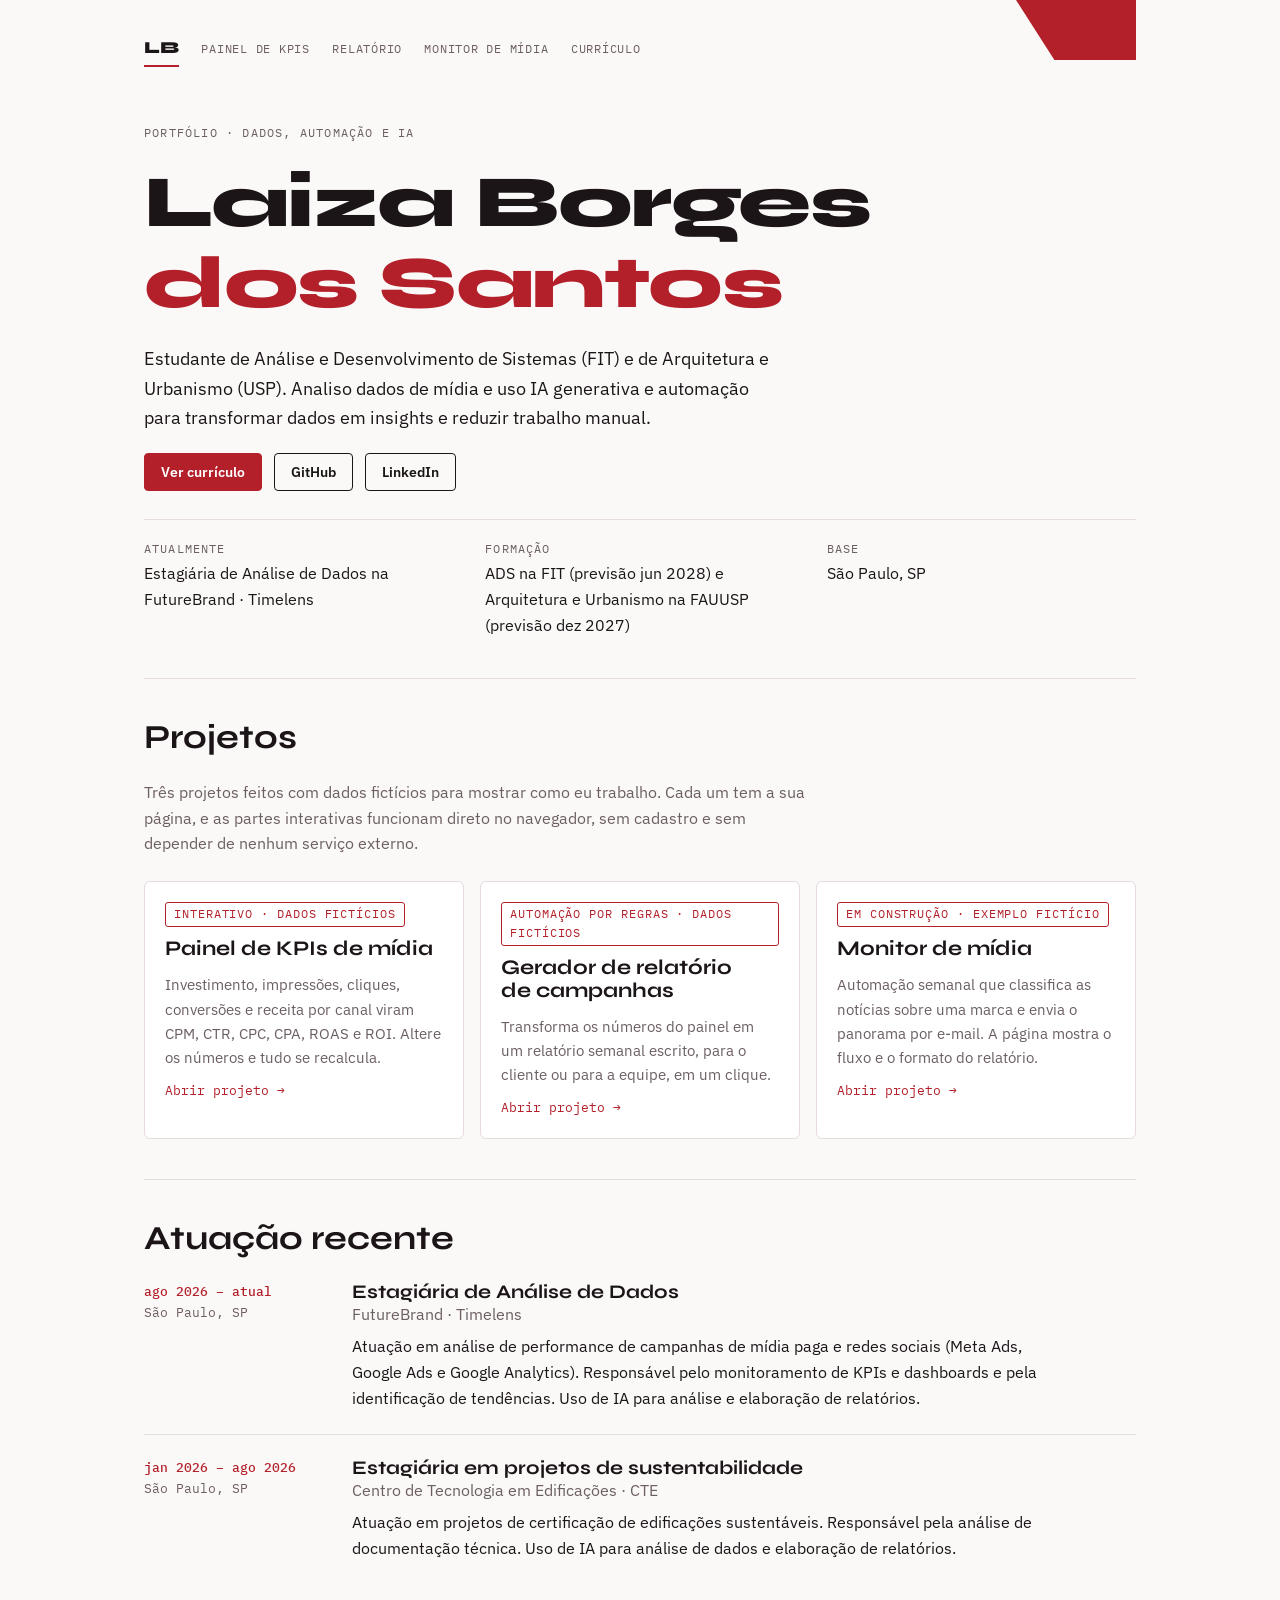
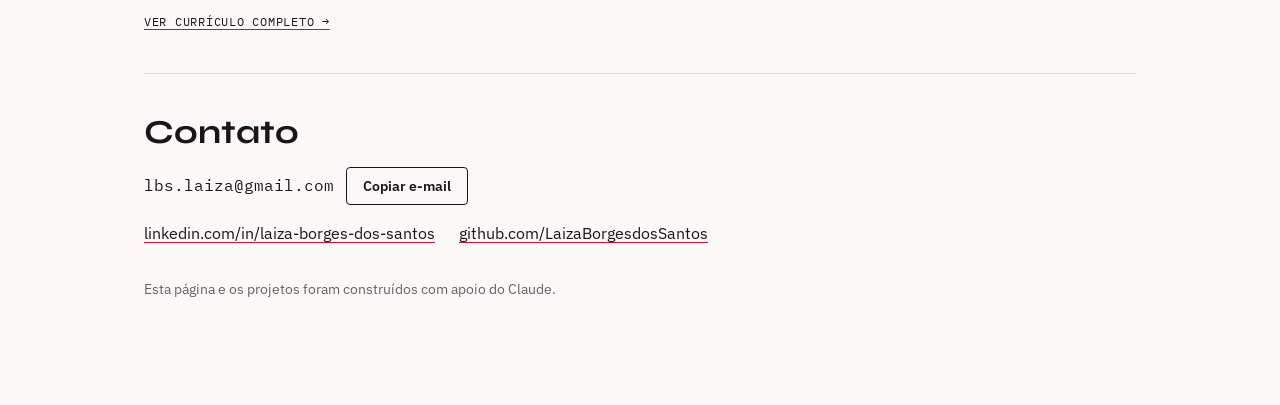
==== commit 06bbf86e: "Add files via upload" ====
--- a/index.html
+++ b/index.html
@@ -1,219 +1,41 @@
-<!doctype html><html><head><meta charset=utf8><meta name=viewport content="width=device-width,initial-scale=1,viewport-fit=cover"><style>:root{color-scheme:light;box-sizing:border-box;padding-top:env(safe-area-inset-top,0px);padding-bottom:env(safe-area-inset-bottom,0px)}html{scroll-padding-top:env(safe-area-inset-top,0px)}body{margin:0;padding:0;font:14px -apple-system,BlinkMacSystemFont,sans-serif;background:#fff;color:#000}img{max-width:100%}[hidden]:not([hidden=until-found i]){display:none!important}</style></head><body>
-<title>Portfólio Laiza Borges</title>
-<meta name="claude:viewport-fit-sides" content="cover">
+<!doctype html>
+<html lang="pt-BR">
+<head>
+<meta charset="utf-8">
+<meta name="viewport" content="width=device-width,initial-scale=1,viewport-fit=cover">
+<title>Laiza Borges dos Santos · Dados, automação e IA</title>
+<meta name="description" content="Portfólio de Laiza Borges dos Santos: análise de dados de mídia, automação e IA generativa. Projetos interativos, currículo e contato.">
+<meta property="og:type" content="website">
+<meta property="og:title" content="Laiza Borges dos Santos · Dados, automação e IA">
+<meta property="og:description" content="Análise de dados de mídia, automação e IA generativa para transformar dados em insights e reduzir trabalho manual.">
+<meta name="theme-color" content="#B3202A">
+<link rel="icon" href="data:image/svg+xml,%3Csvg xmlns='http://www.w3.org/2000/svg' viewBox='0 0 32 32'%3E%3Crect width='32' height='32' rx='6' fill='%23B3202A'/%3E%3Ctext x='16' y='22' font-family='sans-serif' font-size='16' font-weight='700' text-anchor='middle' fill='white'%3ELB%3C/text%3E%3C/svg%3E">
 <link rel="preconnect" href="https://fonts.googleapis.com">
 <link rel="preconnect" href="https://fonts.gstatic.com" crossorigin>
 <link href="https://fonts.googleapis.com/css2?family=IBM+Plex+Mono:wght@400;500&family=IBM+Plex+Sans:wght@400;500;600&family=Syne:wght@600;700;800&display=swap" rel="stylesheet">
-<style>
-/* Layout: relatório de mídia em coluna única, com um painel de KPIs interativo no centro; vermelho só onde há decisão ou destaque. */
-:root {
-  --bg: #FBF8F8;
-  --surface: #FFFFFF;
-  --fg: #1B1517;
-  --muted: #6B5F62;
-  --line: #E6DCDD;
-  --soft: #F4ECEC;
-  --accent: #B3202A;
-  --accent-fg: #FFFFFF;
-  --good: #1F7A4D;
-  --bad: #B3202A;
-  --display: 'Syne', 'Trebuchet MS', sans-serif;
-  --body: 'IBM Plex Sans', system-ui, -apple-system, 'Segoe UI', sans-serif;
-  --mono: 'IBM Plex Mono', ui-monospace, 'SFMono-Regular', Menlo, monospace;
-}
-@media (prefers-color-scheme: dark) {
-  :root:not([data-theme="light"]) {
-    --bg: #141011; --surface: #1C1618; --fg: #F4ECEC; --muted: #A89B9E; --line: #32282B; --soft: #231C1E;
-    --accent: #F0646C; --accent-fg: #1B1517; --good: #4FC08A; --bad: #F0646C;
-    color-scheme: dark;
-  }
-}
-:root[data-theme="dark"] {
-  --bg: #141011; --surface: #1C1618; --fg: #F4ECEC; --muted: #A89B9E; --line: #32282B; --soft: #231C1E;
-  --accent: #F0646C; --accent-fg: #1B1517; --good: #4FC08A; --bad: #F0646C;
-  color-scheme: dark;
-}
-
-* { box-sizing: border-box; }
-body {
-  background: var(--bg);
-  color: var(--fg);
-  font-family: var(--body);
-  font-size: 16px;
-  line-height: 1.6;
-  padding-block: 2rem 4rem;
-  padding-left: max(16px, env(safe-area-inset-left, 0px));
-  padding-right: max(16px, env(safe-area-inset-right, 0px));
-}
-.page { position: relative; max-width: 62rem; margin: 0 auto; }
-.corner {
-  position: absolute; top: -2rem; right: 0;
-  width: clamp(4rem, 14vw, 7.5rem); aspect-ratio: 2 / 1;
-  background: var(--accent);
-  clip-path: polygon(0 0, 100% 0, 100% 100%, 32% 100%);
-}
-:focus-visible { outline: 2px solid var(--accent); outline-offset: 2px; }
-a { color: var(--fg); text-decoration-color: var(--accent); text-underline-offset: 3px; }
-a:hover { color: var(--accent); }
-
-h1, h2, h3 { font-family: var(--display); line-height: 1.1; margin: 0; text-wrap: balance; }
-p { margin: 0; }
-.label {
-  font-family: var(--mono); font-size: 0.75rem; letter-spacing: 0.1em;
-  text-transform: uppercase; color: var(--muted);
-}
-
-/* Hero */
-.hero { padding-top: clamp(2rem, 7vw, 3.5rem); padding-bottom: 2.5rem; display: grid; gap: 1.25rem; }
-h1 { font-size: clamp(2.4rem, 7.5vw, 4.6rem); font-weight: 800; letter-spacing: -0.02em; }
-h1 span { color: var(--accent); }
-.lead { max-width: 40rem; font-size: 1.15rem; }
-.facts { display: grid; grid-template-columns: repeat(auto-fit, minmax(14rem, 1fr)); gap: 1.25rem 2rem; margin: 0.5rem 0 0; border-top: 1px solid var(--line); padding-top: 1.25rem; }
-.facts div { min-width: 0; }
-.facts dt { font-family: var(--mono); font-size: 0.72rem; letter-spacing: 0.1em; text-transform: uppercase; color: var(--muted); }
-.facts dd { margin: 0.2rem 0 0; }
-
-/* Sections */
-section { border-top: 1px solid var(--line); padding-block: 2.5rem; display: grid; gap: 1.5rem; }
-h2 { font-size: clamp(1.6rem, 4vw, 2.1rem); font-weight: 700; }
-.sub { max-width: 42rem; color: var(--muted); }
-
-/* Demo */
-.demo { gap: 1.75rem; }
-.tag {
-  display: inline-block; font-family: var(--mono); font-size: 0.72rem; letter-spacing: 0.08em; text-transform: uppercase;
-  padding: 0.15rem 0.5rem; border: 1px solid var(--accent); color: var(--accent); border-radius: 3px; width: fit-content;
-}
-.scroll { overflow-x: auto; border: 1px solid var(--line); border-radius: 6px; background: var(--surface); }
-table { width: 100%; min-width: 38rem; border-collapse: collapse; font-variant-numeric: tabular-nums; }
-th, td { padding: 0.55rem 0.75rem; text-align: right; border-bottom: 1px solid var(--line); white-space: nowrap; }
-tr:last-child th, tr:last-child td { border-bottom: 0; }
-thead th { font-family: var(--mono); font-size: 0.7rem; letter-spacing: 0.08em; text-transform: uppercase; color: var(--muted); font-weight: 500; background: var(--soft); }
-th:first-child, td:first-child { text-align: left; }
-tbody th { font-weight: 600; }
-tfoot td, tfoot th { font-weight: 600; background: var(--soft); border-bottom: 0; }
-td.num { font-family: var(--mono); font-size: 0.9rem; }
-input[type="number"] {
-  width: 100%; min-width: 6.5rem; padding: 0.4rem 0.55rem; text-align: right;
-  font-family: var(--mono); font-size: 0.9rem; color: var(--fg);
-  background: var(--bg); border: 1px solid var(--line); border-radius: 4px;
-}
-input[type="number"]:hover { border-color: var(--muted); }
-.pill {
-  display: inline-block; margin-left: 0.5rem; font-family: var(--mono); font-size: 0.65rem; letter-spacing: 0.06em;
-  text-transform: uppercase; padding: 0.05rem 0.4rem; border: 1px solid currentColor; border-radius: 999px; font-weight: 500; vertical-align: 0.1em;
-}
-.pill.good { color: var(--good); }
-.pill.bad { color: var(--bad); }
-
-.strip { display: grid; grid-template-columns: repeat(auto-fit, minmax(9.5rem, 1fr)); gap: 1rem; }
-.strip div { border-left: 2px solid var(--line); padding-left: 0.9rem; min-width: 0; }
-.strip .v { font-family: var(--display); font-size: 1.7rem; font-weight: 700; line-height: 1.15; overflow-wrap: anywhere; }
-
-.chart { display: grid; gap: 0.6rem; }
-.bar-row { display: grid; grid-template-columns: 6.5rem 1fr 4.5rem; gap: 0.75rem; align-items: center; }
-.bar-name { font-weight: 600; font-size: 0.95rem; }
-.bar-val { font-family: var(--mono); font-size: 0.9rem; text-align: right; }
-.track { position: relative; height: 1.5rem; background: var(--soft); border-radius: 3px; }
-.bar { position: absolute; inset: 0 auto 0 0; border-radius: 3px; transition: width 0.3s ease; }
-.bar.good { background: var(--good); }
-.bar.bad { background: var(--bad); }
-.be { position: absolute; top: -0.25rem; bottom: -0.25rem; width: 0; border-left: 2px dashed var(--fg); }
-.legend { font-size: 0.85rem; color: var(--muted); }
-.insight { border-left: 3px solid var(--accent); padding: 0.25rem 0 0.25rem 1rem; max-width: 46rem; }
-.formulas { display: grid; grid-template-columns: repeat(auto-fit, minmax(15rem, 1fr)); gap: 0.4rem 2rem; font-family: var(--mono); font-size: 0.8rem; color: var(--muted); margin: 0; padding: 0; list-style: none; }
-button {
-  font-family: var(--body); font-size: 0.9rem; font-weight: 600; cursor: pointer;
-  padding: 0.5rem 1rem; border-radius: 4px; border: 1px solid var(--fg); background: transparent; color: var(--fg); width: fit-content;
-}
-button:hover { background: var(--fg); color: var(--bg); }
-
-/* Projeto com IA */
-.steps { margin: 0; padding: 0; list-style: none; display: grid; gap: 0.6rem; counter-reset: step; max-width: 46rem; }
-.steps li { counter-increment: step; position: relative; padding-left: 2rem; }
-.steps li::before { content: counter(step); position: absolute; left: 0; top: 0; font-family: var(--mono); font-weight: 500; color: var(--accent); }
-.ai-controls { display: flex; flex-wrap: wrap; gap: 0.75rem; align-items: center; }
-select {
-  font-family: var(--body); font-size: 0.95rem; color: var(--fg); background: var(--surface);
-  border: 1px solid var(--line); border-radius: 4px; padding: 0.5rem 0.75rem;
-}
-button:disabled { opacity: 0.5; cursor: not-allowed; }
-button:disabled:hover { background: transparent; color: var(--fg); }
-#ai-run { background: var(--accent); color: var(--accent-fg); border-color: var(--accent); }
-#ai-run:hover:not(:disabled) { background: var(--accent); color: var(--accent-fg); filter: brightness(1.1); }
-#ai-run:disabled:hover { background: var(--accent); color: var(--accent-fg); }
-.ai-out { border: 1px solid var(--line); border-radius: 6px; background: var(--surface); padding: 1rem 1.25rem; min-height: 9rem; max-width: 46rem; }
-.ai-out h4 { margin: 1rem 0 0.3rem; font-family: var(--mono); font-size: 0.75rem; letter-spacing: 0.1em; text-transform: uppercase; color: var(--accent); }
-.ai-out h4:first-child { margin-top: 0; }
-.ai-out p { margin: 0 0 0.5rem; }
-.ai-out ul { margin: 0 0 0.5rem; padding-left: 1.2rem; }
-.ai-out li { margin-bottom: 0.25rem; }
-.ai-out .ph { color: var(--muted); margin: 0; }
-
-/* Monitor de mídia */
-.pill.neutral { color: var(--muted); }
-.steps { display: grid; gap: 0.6rem; margin: 0; padding-left: 1.4rem; max-width: 44rem; }
-.steps li::marker { font-family: var(--mono); color: var(--accent); }
-.mail-frame { border: 1px solid var(--line); border-radius: 6px; background: var(--surface); overflow: hidden; }
-.mail-head { display: grid; gap: 0.35rem; padding: 0.9rem 1.1rem; background: var(--soft); border-bottom: 1px solid var(--line); font-size: 0.92rem; }
-.mail-head .label { margin-right: 0.6rem; }
-.mail-body { padding: 1.25rem 1.1rem; display: grid; gap: 1.1rem; }
-.dist { display: flex; height: 0.9rem; border-radius: 3px; overflow: hidden; background: var(--soft); }
-.dist span { display: block; height: 100%; }
-.dist .good { background: var(--good); }
-.dist .neutral { background: var(--muted); }
-.dist .bad { background: var(--bad); }
-.filters { display: flex; flex-wrap: wrap; gap: 0.5rem; }
-.filters button { padding: 0.3rem 0.8rem; font-size: 0.85rem; }
-.filters button[aria-pressed="true"] { background: var(--fg); color: var(--bg); }
-.news-item { display: grid; grid-template-columns: 6.5rem 1fr; gap: 0.25rem 1rem; padding: 0.9rem 0; border-top: 1px solid var(--line); }
-.news-item .pill { margin-left: 0; width: fit-content; height: fit-content; }
-.news-item .t { font-weight: 600; }
-.news-item .meta { font-family: var(--mono); font-size: 0.75rem; color: var(--muted); }
-.news-item .why { color: var(--muted); font-size: 0.92rem; }
-@media (max-width: 40rem) { .news-item { grid-template-columns: 1fr; } }
-
-/* Experience */
-.timeline { display: grid; gap: 0; }
-.job { display: grid; grid-template-columns: 11rem 1fr; gap: 0.5rem 2rem; padding-block: 1.4rem; border-top: 1px solid var(--line); }
-.job:first-child { border-top: 0; padding-top: 0; }
-.when { font-family: var(--mono); font-size: 0.82rem; color: var(--muted); }
-.when strong { display: block; color: var(--accent); font-weight: 500; }
-.job h3 { font-size: 1.2rem; font-weight: 700; }
-.job .org { color: var(--muted); margin-bottom: 0.4rem; }
-.job p.d { max-width: 44rem; }
-
-/* Skills / education */
-.two { display: grid; grid-template-columns: repeat(auto-fit, minmax(18rem, 1fr)); gap: 2.5rem; }
-.two > div { min-width: 0; display: grid; gap: 1.25rem; align-content: start; }
-.rows { display: grid; gap: 0.9rem; margin: 0; }
-.rows dt { font-family: var(--mono); font-size: 0.72rem; letter-spacing: 0.1em; text-transform: uppercase; color: var(--muted); }
-.rows dd { margin: 0.1rem 0 0; }
-.lvl { color: var(--muted); font-size: 0.9rem; }
-ul.plain { margin: 0; padding: 0; list-style: none; display: grid; gap: 0.9rem; }
-ul.plain li strong { display: block; }
-ul.plain li span { color: var(--muted); font-size: 0.92rem; }
-
-/* Contact */
-.contact { gap: 1rem; }
-.mail { display: flex; flex-wrap: wrap; gap: 0.75rem; align-items: center; }
-.mail code { font-family: var(--mono); font-size: 1rem; overflow-wrap: anywhere; }
-.foot { font-size: 0.85rem; color: var(--muted); padding-top: 1rem; }
-
-@media (max-width: 40rem) {
-  .job { grid-template-columns: 1fr; gap: 0.25rem; }
-  .bar-row { grid-template-columns: 5rem 1fr 4rem; gap: 0.5rem; }
-}
-@media (prefers-reduced-motion: reduce) { .bar { transition: none; } }
-</style>
-
+<link rel="stylesheet" href="style.css">
+</head>
+<body>
 <div class="page">
   <div class="corner" aria-hidden="true"></div>
+
+  <nav class="nav" aria-label="Principal">
+    <a class="brand" href="index.html" aria-current="page">LB</a>
+    <a href="painel.html">Painel de KPIs</a>
+    <a href="relatorio.html">Relatório</a>
+    <a href="monitor.html">Monitor de mídia</a>
+    <a href="curriculo.html">Currículo</a>
+  </nav>
 
   <header class="hero">
     <p class="label">Portfólio · Dados, automação e IA</p>
     <h1>Laiza Borges <span>dos Santos</span></h1>
     <p class="lead">Estudante de Análise e Desenvolvimento de Sistemas (FIT) e de Arquitetura e Urbanismo (USP). Analiso dados de mídia e uso IA generativa e automação para transformar dados em insights e reduzir trabalho manual.</p>
+    <div class="actions">
+      <a class="btn primary" href="curriculo.html">Ver currículo</a>
+      <a class="btn" href="https://github.com/LaizaBorgesdosSantos" target="_blank" rel="noopener">GitHub</a>
+      <a class="btn" href="https://www.linkedin.com/in/laiza-borges-dos-santos" target="_blank" rel="noopener">LinkedIn</a>
+    </div>
     <dl class="facts">
       <div><dt>Atualmente</dt><dd>Estagiária de Análise de Dados na FutureBrand · Timelens</dd></div>
       <div><dt>Formação</dt><dd>ADS na FIT (previsão jun 2028) e Arquitetura e Urbanismo na FAUUSP (previsão dez 2027)</dd></div>
@@ -221,111 +43,33 @@
     </dl>
   </header>
 
-  <section class="demo" id="demo">
-    <span class="tag">Projeto demo · dados fictícios</span>
-    <h2>Painel de KPIs de mídia</h2>
-    <p class="sub">Um exemplo do tipo de leitura que faço no dia a dia: investimento, impressões, cliques, conversões e receita por canal viram CPM, CTR, CPC, CPA, ROAS e ROI. Os números abaixo são inventados. Altere qualquer campo e as métricas, o gráfico e a leitura se recalculam.</p>
-
-    <div class="scroll" role="region" aria-label="Dados de entrada por canal" tabindex="0">
-      <table>
-        <thead>
-          <tr><th>Canal</th><th>Investimento (R$)</th><th>Impressões</th><th>Cliques</th><th>Conversões</th><th>Receita (R$)</th></tr>
-        </thead>
-        <tbody id="in-body"></tbody>
-      </table>
+  <section id="projetos">
+    <h2>Projetos</h2>
+    <p class="sub">Três projetos feitos com dados fictícios para mostrar como eu trabalho. Cada um tem a sua página, e as partes interativas funcionam direto no navegador, sem cadastro e sem depender de nenhum serviço externo.</p>
+    <div class="cards">
+      <a class="card" href="painel.html">
+        <span class="tag">Interativo · dados fictícios</span>
+        <h3>Painel de KPIs de mídia</h3>
+        <p>Investimento, impressões, cliques, conversões e receita por canal viram CPM, CTR, CPC, CPA, ROAS e ROI. Altere os números e tudo se recalcula.</p>
+        <span class="go">Abrir projeto →</span>
+      </a>
+      <a class="card" href="relatorio.html">
+        <span class="tag">Automação por regras · dados fictícios</span>
+        <h3>Gerador de relatório de campanhas</h3>
+        <p>Transforma os números do painel em um relatório semanal escrito, para o cliente ou para a equipe, em um clique.</p>
+        <span class="go">Abrir projeto →</span>
+      </a>
+      <a class="card" href="monitor.html">
+        <span class="tag">Em construção · exemplo fictício</span>
+        <h3>Monitor de mídia</h3>
+        <p>Automação semanal que classifica as notícias sobre uma marca e envia o panorama por e-mail. A página mostra o fluxo e o formato do relatório.</p>
+        <span class="go">Abrir projeto →</span>
+      </a>
     </div>
-
-    <div class="strip" id="summary" aria-live="polite">
-      <div><span class="label">Investimento total</span><div class="v" id="s-inv">—</div></div>
-      <div><span class="label">Receita total</span><div class="v" id="s-rec">—</div></div>
-      <div><span class="label">ROAS geral</span><div class="v" id="s-roas">—</div></div>
-      <div><span class="label">ROI geral</span><div class="v" id="s-roi">—</div></div>
-    </div>
-
-    <div class="scroll" role="region" aria-label="Métricas calculadas por canal" tabindex="0">
-      <table>
-        <thead>
-          <tr><th>Canal</th><th>CPM</th><th>CTR</th><th>CPC</th><th>CPA</th><th>ROAS</th><th>ROI</th></tr>
-        </thead>
-        <tbody id="out-body"></tbody>
-        <tfoot id="out-foot"></tfoot>
-      </table>
-    </div>
-
-    <div class="chart-wrap" style="display:grid;gap:0.75rem">
-      <p class="label">ROAS por canal</p>
-      <div class="chart" id="chart"></div>
-      <p class="legend">A linha tracejada marca o break-even (ROAS 1×: a receita é igual ao investimento). Barras vermelhas ficam abaixo dele.</p>
-    </div>
-
-    <p class="insight" id="insight"></p>
-
-    <ul class="formulas" aria-label="Fórmulas">
-      <li>CPM = investimento ÷ impressões × 1.000</li>
-      <li>CTR = cliques ÷ impressões</li>
-      <li>CPC = investimento ÷ cliques</li>
-      <li>CPA = investimento ÷ conversões</li>
-      <li>ROAS = receita ÷ investimento</li>
-      <li>ROI = (receita − investimento) ÷ investimento</li>
-    </ul>
-
-    <button type="button" id="reset">Restaurar exemplo</button>
-    <p class="legend">Feito com apoio do Claude, em HTML e JavaScript puro. A leitura automática usa regras simples sobre os números, sem modelo de IA.</p>
   </section>
 
-  <section class="demo" id="ia">
-    <span class="tag">Projeto com IA · usa os dados do painel acima</span>
-    <h2>Analista de campanhas com IA</h2>
-    <p class="sub">Transforma os números do painel em um relatório semanal escrito. A página calcula as métricas e o Claude escreve a leitura, na linguagem de quem vai ler.</p>
-    <ol class="steps">
-      <li><strong>O código calcula.</strong> CPM, CTR, CPC, CPA, ROAS e ROI saem das fórmulas do painel, para a IA não fazer conta.</li>
-      <li><strong>O prompt define as regras.</strong> Usar só os números enviados, marcar hipótese como hipótese, seguir seções fixas e respeitar um limite de palavras.</li>
-      <li><strong>A IA escreve.</strong> O texto aparece em tempo real e pode ser interrompido.</li>
-    </ol>
-    <div class="ai-controls">
-      <label for="ai-who" class="label">Quem vai ler</label>
-      <select id="ai-who">
-        <option value="cliente">Cliente</option>
-        <option value="interno">Analista da equipe</option>
-      </select>
-      <button type="button" id="ai-run" disabled>Gerar relatório com IA</button>
-      <button type="button" id="ai-stop" hidden>Parar</button>
-    </div>
-    <p class="legend" id="ai-status" role="status" aria-live="polite">Verificando se a IA está disponível…</p>
-    <div class="ai-out" id="ai-out" aria-live="polite"><p class="ph">O relatório aparece aqui: resumo, leitura dos números, recomendação de verba e próximos testes A/B. Mude os números do painel antes de gerar para ver o texto mudar.</p></div>
-    <p class="legend">Cada geração usa o seu próprio uso do Claude, e o navegador pede permissão na primeira vez. Os dados do painel são fictícios. Revise o texto antes de usar de verdade.</p>
-  </section>
-
-  <section class="demo" id="monitor">
-    <span class="tag">Projeto em construção · relatório de exemplo com dados fictícios</span>
-    <h2>Monitor de mídia com IA</h2>
-    <p class="sub">Uma automação que, toda segunda às 8h, busca as notícias da semana sobre uma marca, usa IA para classificar cada uma como positiva, neutra ou negativa, resume o panorama e envia um relatório por e-mail. A ideia é que quem acompanha a reputação de uma marca receba a leitura pronta no começo da semana, em vez de ler tudo à mão.</p>
-
-    <ol class="steps">
-      <li><strong>Gatilho.</strong> Toda segunda-feira às 8h, no horário de Brasília.</li>
-      <li><strong>Busca.</strong> Coleta as notícias dos últimos 7 dias sobre a marca, por exemplo a partir de um feed RSS de notícias.</li>
-      <li><strong>Classificação.</strong> A IA lê cada notícia e responde positiva, neutra ou negativa, com uma justificativa curta.</li>
-      <li><strong>Panorama.</strong> A IA resume a semana em um parágrafo, com destaques e pontos de atenção.</li>
-      <li><strong>Envio.</strong> O relatório chega por e-mail. Ferramentas previstas: n8n ou Make, um modelo de IA via API e envio de e-mail.</li>
-    </ol>
-
-    <div class="mail-frame" role="group" aria-label="Exemplo de relatório recebido por e-mail">
-      <div class="mail-head">
-        <div><span class="label">Assunto</span>Panorama semanal · Marca Exemplo · 19 a 25 de out</div>
-        <div><span class="label">Enviado</span>segunda, 26 de out · 08:00</div>
-      </div>
-      <div class="mail-body">
-        <div class="dist" id="mon-dist" role="img" aria-label=""></div>
-        <p id="mon-summary"></p>
-        <div class="filters" id="mon-filters" role="group" aria-label="Filtrar notícias por classificação"></div>
-        <div id="mon-list"></div>
-      </div>
-    </div>
-    <p class="legend">Marca, veículos, notícias e classificações acima foram escritos à mão para mostrar o formato do relatório. Nenhuma automação gerou esse conteúdo.</p>
-  </section>
-
-  <section id="experiencia">
-    <h2>Experiência</h2>
+  <section id="atuacao">
+    <h2>Atuação recente</h2>
     <div class="timeline">
       <article class="job">
         <div class="when"><strong>ago 2026 – atual</strong>São Paulo, SP</div>
@@ -343,70 +87,8 @@
           <p class="d">Atuação em projetos de certificação de edificações sustentáveis. Responsável pela análise de documentação técnica. Uso de IA para análise de dados e elaboração de relatórios.</p>
         </div>
       </article>
-      <article class="job">
-        <div class="when"><strong>set 2024 – set 2025</strong>São Paulo, SP</div>
-        <div>
-          <h3>Iniciação Científica</h3>
-          <p class="org">Pesquisa acadêmica · CNPq</p>
-          <p class="d">Cartografias Negras: Mapeando o Quilombo Praia Grande. Pesquisa sobre mapeamento de território, com levantamento bibliográfico, análise de dados e produção de materiais acadêmicos.</p>
-        </div>
-      </article>
-      <article class="job">
-        <div class="when"><strong>mai 2024 – dez 2024</strong>São Paulo, SP</div>
-        <div>
-          <h3>Trainee em Machine Learning</h3>
-          <p class="org">FEA.dev · USP</p>
-          <p class="d">Projeto de análise dos microdados do ENEM, com foco em variáveis socioeconômicas e sua relação com o desempenho dos candidatos. Uso de Python para tratamento, organização e interpretação dos dados. Atuação também no design das redes sociais do grupo.</p>
-        </div>
-      </article>
     </div>
-  </section>
-
-  <section id="habilidades">
-    <h2>Habilidades e formação</h2>
-    <div class="two">
-      <div>
-        <dl class="rows">
-          <div><dt>IA e automação</dt><dd>IA generativa, prompt engineering, vibe coding, automação</dd></div>
-          <div><dt>Dados</dt><dd>Python <span class="lvl">(intermediário)</span>, SQL <span class="lvl">(intermediário)</span>, Power BI <span class="lvl">(intermediário)</span>, Pacote Office <span class="lvl">(intermediário)</span>, QGIS <span class="lvl">(intermediário)</span></dd></div>
-          <div><dt>Desenvolvimento</dt><dd>JavaScript, C# e HTML <span class="lvl">(básico)</span></dd></div>
-          <div><dt>Design</dt><dd>Figma e Adobe <span class="lvl">(intermediário)</span></dd></div>
-          <div><dt>Idiomas</dt><dd>Inglês <span class="lvl">(intermediário)</span>, Espanhol <span class="lvl">(básico)</span></dd></div>
-        </dl>
-      </div>
-      <div>
-        <ul class="plain">
-          <li><strong>Análise e Desenvolvimento de Sistemas</strong><span>Faculdade Impacta Tecnologia (FIT) · 2026 – jun 2028</span></li>
-          <li><strong>Arquitetura e Urbanismo</strong><span>Universidade de São Paulo (FAUUSP) · 2023 – dez 2027</span></li>
-          <li><strong>Ensino Médio Integrado ao Técnico em Edificações</strong><span>Escola Técnica Guaracy Silveira · 2019 – 2021</span></li>
-        </ul>
-        <div>
-          <p class="label">Cursos (Alura)</p>
-          <p>Data Science, Lógica de Programação, JavaScript, HTML e CSS</p>
-        </div>
-      </div>
-    </div>
-  </section>
-
-  <section id="outras">
-    <h2>Destaques e voluntariado</h2>
-    <div class="two">
-      <div>
-        <p class="label">Destaques</p>
-        <ul class="plain">
-          <li><strong>ISMART Universitário</strong><span>Selecionada em processo altamente competitivo para programa de desenvolvimento de talentos.</span></li>
-          <li><strong>Instituto Semear · Jovem Semente</strong><span>Selecionada para programa de formação e aceleração de jovens universitários de alto potencial.</span></li>
-        </ul>
-      </div>
-      <div>
-        <p class="label">Voluntariado</p>
-        <ul class="plain">
-          <li><strong>Monitora de Programação · Escola de Programação para meninas, ICMC-USP</strong><span>2026 – 2027 · Atuação com meninas e mulheres na aprendizagem de programação.</span></li>
-          <li><strong>Facilitadora de oficinas · Plan International Brasil</strong><span>2025 – 2026 · Equidade de gênero e direitos das mulheres.</span></li>
-          <li><strong>Facilitadora de oficinas · Instituto Semear</strong><span>2023 · Escolas públicas: acesso à educação universitária e mobilidade social.</span></li>
-        </ul>
-      </div>
-    </div>
+    <p><a class="back" href="curriculo.html">Ver currículo completo →</a></p>
   </section>
 
   <section class="contact" id="contato">
@@ -416,302 +98,13 @@
       <button type="button" id="copy">Copiar e-mail</button>
       <span class="legend" id="copy-msg" role="status"></span>
     </div>
-    <p><a href="https://www.linkedin.com/in/laiza-borges-dos-santos" target="_blank" rel="noopener">linkedin.com/in/laiza-borges-dos-santos</a></p>
-    <p class="foot">Esta página e os dois projetos foram construídos com apoio do Claude.</p>
+    <p class="links">
+      <a href="https://www.linkedin.com/in/laiza-borges-dos-santos" target="_blank" rel="noopener">linkedin.com/in/laiza-borges-dos-santos</a>
+      <a href="https://github.com/LaizaBorgesdosSantos" target="_blank" rel="noopener">github.com/LaizaBorgesdosSantos</a>
+    </p>
+    <p class="foot">Esta página e os projetos foram construídos com apoio do Claude.</p>
   </section>
 </div>
-
-<script>
-(function () {
-  var DEFAULT = [
-    { nome: 'Meta Ads',   inv: 12000, imp: 840000, cli: 16800, con: 420, rec: 31500 },
-    { nome: 'Google Ads', inv: 9000,  imp: 210000, cli: 8400,  con: 336, rec: 26880 },
-    { nome: 'TikTok',     inv: 6000,  imp: 720000, cli: 7200,  con: 108, rec: 7560 }
-  ];
-  var FIELDS = ['inv', 'imp', 'cli', 'con', 'rec'];
-  var LABELS = { inv: 'Investimento', imp: 'Impressões', cli: 'Cliques', con: 'Conversões', rec: 'Receita' };
-  var data = clone(DEFAULT);
-
-  var brl = new Intl.NumberFormat('pt-BR', { style: 'currency', currency: 'BRL' });
-  var dec = new Intl.NumberFormat('pt-BR', { minimumFractionDigits: 2, maximumFractionDigits: 2 });
-  var int = new Intl.NumberFormat('pt-BR', { maximumFractionDigits: 0 });
-
-  function clone(x) { return JSON.parse(JSON.stringify(x)); }
-  function div(a, b) { return b > 0 ? a / b : null; }
-  function metrics(r) {
-    var cpm = div(r.inv, r.imp);
-    return {
-      cpm: cpm === null ? null : cpm * 1000,
-      ctr: div(r.cli, r.imp),
-      cpc: div(r.inv, r.cli),
-      cpa: div(r.inv, r.con),
-      roas: div(r.rec, r.inv),
-      roi: r.inv > 0 ? (r.rec - r.inv) / r.inv : null
-    };
-  }
-  function fBrl(v) { return v === null ? '—' : brl.format(v); }
-  function fPct(v) { return v === null ? '—' : dec.format(v * 100) + '%'; }
-  function fX(v) { return v === null ? '—' : dec.format(v) + '×'; }
-
-  var inBody = document.getElementById('in-body');
-  function buildInputs() {
-    inBody.innerHTML = data.map(function (r, i) {
-      return '<tr><th scope="row">' + r.nome + '</th>' + FIELDS.map(function (k) {
-        return '<td><input type="number" inputmode="decimal" min="0" step="any" id="in-' + i + '-' + k + '" data-i="' + i + '" data-k="' + k + '" value="' + r[k] + '" aria-label="' + LABELS[k] + ' ' + r.nome + '"></td>';
-      }).join('') + '</tr>';
-    }).join('');
-  }
-  inBody.addEventListener('input', function (e) {
-    var t = e.target;
-    if (!t.dataset || t.dataset.i === undefined) return;
-    var v = parseFloat(t.value);
-    data[+t.dataset.i][t.dataset.k] = isFinite(v) && v > 0 ? v : 0;
-    update();
-  });
-
-  function update() {
-    var rows = data.map(function (r) { return { n: r.nome, m: metrics(r) }; });
-    var withRoas = rows.filter(function (x) { return x.m.roas !== null; })
-                       .sort(function (a, b) { return b.m.roas - a.m.roas; });
-    var best = withRoas.length > 1 ? withRoas[0] : null;
-    var worst = withRoas.length > 1 ? withRoas[withRoas.length - 1] : null;
-    if (best && worst && best.m.roas === worst.m.roas) { best = null; worst = null; }
-
-    document.getElementById('out-body').innerHTML = rows.map(function (x) {
-      var pill = '';
-      if (best && x === best) pill = '<span class="pill good">Maior ROAS</span>';
-      if (worst && x === worst) pill = '<span class="pill bad">Menor ROAS</span>';
-      return '<tr><th scope="row">' + x.n + pill + '</th><td class="num">' + fBrl(x.m.cpm) + '</td><td class="num">' + fPct(x.m.ctr) + '</td><td class="num">' + fBrl(x.m.cpc) + '</td><td class="num">' + fBrl(x.m.cpa) + '</td><td class="num">' + fX(x.m.roas) + '</td><td class="num">' + fPct(x.m.roi) + '</td></tr>';
-    }).join('');
-
-    var tot = { inv: 0, imp: 0, cli: 0, con: 0, rec: 0 };
-    data.forEach(function (r) { FIELDS.forEach(function (k) { tot[k] += r[k]; }); });
-    var tm = metrics(tot);
-    document.getElementById('out-foot').innerHTML = '<tr><th scope="row">Total</th><td class="num">' + fBrl(tm.cpm) + '</td><td class="num">' + fPct(tm.ctr) + '</td><td class="num">' + fBrl(tm.cpc) + '</td><td class="num">' + fBrl(tm.cpa) + '</td><td class="num">' + fX(tm.roas) + '</td><td class="num">' + fPct(tm.roi) + '</td></tr>';
-
-    document.getElementById('s-inv').textContent = brl.format(tot.inv);
-    document.getElementById('s-rec').textContent = brl.format(tot.rec);
-    document.getElementById('s-roas').textContent = fX(tm.roas);
-    document.getElementById('s-roi').textContent = fPct(tm.roi);
-
-    var vals = rows.map(function (x) { return x.m.roas || 0; });
-    var mx = Math.max.apply(null, [1.5].concat(vals)) * 1.1;
-    document.getElementById('chart').innerHTML = rows.map(function (x) {
-      var v = x.m.roas;
-      var pct = v === null ? 0 : Math.min(100, v / mx * 100);
-      var cls = v !== null && v >= 1 ? 'good' : 'bad';
-      return '<div class="bar-row"><span class="bar-name">' + x.n + '</span><div class="track"><div class="bar ' + cls + '" style="width:' + pct + '%"></div><div class="be" style="left:' + (100 / mx) + '%"></div></div><span class="bar-val">' + fX(v) + '</span></div>';
-    }).join('');
-
-    var text;
-    if (withRoas.length < 2) {
-      text = 'Preencha investimento e receita de ao menos dois canais para comparar o retorno.';
-    } else {
-      var b = withRoas[0], w = withRoas[withRoas.length - 1];
-      text = b.n + ' tem o maior retorno (ROAS de ' + fX(b.m.roas) + ') e ' + w.n + ' o menor (' + fX(w.m.roas) + ').';
-      if (w.m.roas < 1) {
-        text += ' ' + w.n + ' está abaixo do break-even: cada R$ 1 investido volta menos de R$ 1 em receita.';
-      } else if (w.m.roas < b.m.roas * 0.6) {
-        text += ' Por real investido, ' + w.n + ' retorna ' + int.format(w.m.roas / b.m.roas * 100) + '% do que ' + b.n + ' retorna. É um candidato a revisão de verba ou de criativos.';
-      } else {
-        text += ' Os canais estão com retornos próximos.';
-      }
-    }
-    document.getElementById('insight').textContent = text;
-  }
-
-  document.getElementById('reset').addEventListener('click', function () {
-    data = clone(DEFAULT);
-    buildInputs();
-    update();
-  });
-
-  document.getElementById('copy').addEventListener('click', function () {
-    var el = document.getElementById('email');
-    var msg = document.getElementById('copy-msg');
-    function fallback() {
-      var r = document.createRange(); r.selectNodeContents(el);
-      var s = window.getSelection(); s.removeAllRanges(); s.addRange(r);
-      msg.textContent = 'Selecionado. Use Ctrl+C ou o menu de copiar.';
-    }
-    try {
-      navigator.clipboard.writeText(el.textContent).then(function () { msg.textContent = 'E-mail copiado.'; }, fallback);
-    } catch (e) { fallback(); }
-  });
-
-  /* Projeto com IA: relatório semanal escrito pelo Claude a partir dos dados do painel */
-  var aiRun = document.getElementById('ai-run');
-  var aiStop = document.getElementById('ai-stop');
-  var aiWho = document.getElementById('ai-who');
-  var aiOut = document.getElementById('ai-out');
-  var aiStatus = document.getElementById('ai-status');
-  var sampleFn = null;
-  var ctl = null;
-  var PERMANENT = { not_granted: 1, sampling_disabled: 1, not_declared: 1, capability_disabled: 1, capability_removed: 1 };
-  var ERRORS = {
-    not_granted: 'A permissão para usar o Claude não foi concedida a esta página.',
-    sampling_disabled: 'O Claude não está disponível para esta conta.',
-    not_declared: 'Este recurso não está ativo nesta página.',
-    capability_disabled: 'Este recurso não está disponível neste modo de visualização.',
-    capability_removed: 'Este recurso não está disponível neste aplicativo.',
-    rate_limited: 'Limite de uso ou muitas chamadas seguidas. Tente de novo mais tarde.',
-    session_expired: 'Sua sessão expirou. Entre de novo no Claude e tente outra vez.',
-    refused: 'O Claude recusou este pedido. Mude os dados e tente de novo.',
-    empty_completion: 'O Claude não devolveu texto. Tente de novo.',
-    prompt_too_large: 'O pedido ficou grande demais.',
-    upstream_error: 'Houve uma falha de conexão. Tente de novo.'
-  };
-
-  function buildPrompt(publico) {
-    var linhas = data.map(function (r) {
-      var m = metrics(r);
-      return '- ' + r.nome + ': investimento ' + fBrl(r.inv) + '; impressões ' + int.format(r.imp) + '; cliques ' + int.format(r.cli) +
-        '; conversões ' + int.format(r.con) + '; receita ' + fBrl(r.rec) + '; CPM ' + fBrl(m.cpm) + '; CTR ' + fPct(m.ctr) +
-        '; CPC ' + fBrl(m.cpc) + '; CPA ' + fBrl(m.cpa) + '; ROAS ' + fX(m.roas) + '; ROI ' + fPct(m.roi);
-    });
-    var tot = { inv: 0, imp: 0, cli: 0, con: 0, rec: 0 };
-    data.forEach(function (r) { FIELDS.forEach(function (k) { tot[k] += r[k]; }); });
-    var tm = metrics(tot);
-    linhas.push('- Total: investimento ' + fBrl(tot.inv) + '; receita ' + fBrl(tot.rec) + '; CPA ' + fBrl(tm.cpa) + '; ROAS ' + fX(tm.roas) + '; ROI ' + fPct(tm.roi));
-    var leitor = publico === 'interno'
-      ? 'O leitor é um analista sênior da equipe: pode usar as siglas (CPM, CTR, CPC, CPA, ROAS, ROI) sem explicar.'
-      : 'O leitor é o cliente, sem formação em mídia: evite siglas ou explique cada uma em poucas palavras, em tom profissional e direto.';
-    return 'Você é analista de dados de mídia paga em uma agência de branding. Escreva o relatório semanal de performance de campanhas, em português do Brasil.\n\n' +
-      leitor + '\n\n' +
-      'Regras: use apenas os números abaixo. As métricas já estão calculadas, não recalcule. Não invente benchmarks, datas, nomes de campanha nem causas que os números não mostrem, e marque como hipótese toda explicação que não vem dos dados. Compare os canais entre si.\n\n' +
-      'Formato: texto simples, sem tabelas e sem negrito. Use exatamente estas seções, cada título numa linha começando com "## ": Resumo (2 frases); O que os números mostram (3 itens); Recomendação de verba (2 itens); Próximos testes A/B (2 itens); Limites desta análise (1 frase sobre o que os números não cobrem, como margem, atribuição e sazonalidade). Cada item começa com "- ". No máximo 260 palavras.\n\n' +
-      'Dados por canal:\n' + linhas.join('\n');
-  }
-
-  function renderReport(text) {
-    aiOut.textContent = '';
-    var list = null;
-    text.split('\n').forEach(function (line) {
-      var t = line.replace(/\*\*/g, '').trim();
-      if (!t) { list = null; return; }
-      if (t.indexOf('## ') === 0) {
-        list = null;
-        var h = document.createElement('h4'); h.textContent = t.slice(3); aiOut.appendChild(h);
-      } else if (t.indexOf('- ') === 0) {
-        if (!list) { list = document.createElement('ul'); aiOut.appendChild(list); }
-        var li = document.createElement('li'); li.textContent = t.slice(2); list.appendChild(li);
-      } else {
-        list = null;
-        var p = document.createElement('p'); p.textContent = t; aiOut.appendChild(p);
-      }
-    });
-  }
-
-  function resetOut() {
-    aiOut.textContent = '';
-    var p = document.createElement('p');
-    p.className = 'ph';
-    p.textContent = 'O relatório aparece aqui: resumo, leitura dos números, recomendação de verba e próximos testes A/B. Mude os números do painel antes de gerar para ver o texto mudar.';
-    aiOut.appendChild(p);
-  }
-
-  aiRun.addEventListener('click', async function () {
-    if (!sampleFn) return;
-    ctl = new AbortController();
-    aiRun.disabled = true;
-    aiStop.hidden = false;
-    aiStatus.textContent = 'Pensando…';
-    try {
-      var res = await sampleFn(buildPrompt(aiWho.value), {
-        signal: ctl.signal,
-        onText: function (u) { aiStatus.textContent = 'Escrevendo…'; renderReport(u.text); }
-      });
-      aiStatus.textContent = res.truncated ? 'O texto foi cortado pelo limite de tamanho.' : 'Pronto. Revise antes de usar.';
-    } catch (e) {
-      var code = e && e.code;
-      if (code === 'refused') { resetOut(); }
-      else if (e && e.text) { renderReport(e.text); }
-      else { resetOut(); }
-      if (code === 'cancelled') {
-        aiStatus.textContent = 'Interrompido.';
-      } else {
-        aiStatus.textContent = ERRORS[code] || ERRORS.upstream_error;
-        if (PERMANENT[code]) { sampleFn = null; return; }
-      }
-    } finally {
-      aiStop.hidden = true;
-      if (sampleFn) aiRun.disabled = false;
-    }
-  });
-  aiStop.addEventListener('click', function () { if (ctl) ctl.abort(); });
-
-  function aiReady() {
-    if (sampleFn) {
-      aiRun.disabled = false;
-      aiStatus.textContent = '';
-    } else {
-      aiStatus.textContent = 'Este recurso precisa da página aberta no Claude com a IA liberada. O restante do portfólio funciona normalmente.';
-    }
-  }
-  if (window.claude && window.claude.use) {
-    window.claude.use('sample').then(function (s) { sampleFn = s || null; aiReady(); }, function () { sampleFn = null; aiReady(); });
-  } else {
-    aiReady();
-  }
-
-  buildInputs();
-  update();
-})();
-
-(function () {
-  var NEWS = [
-    { s: 'positiva', t: 'Marca Exemplo lança linha sustentável e recebe elogios de especialistas', src: 'Portal Exemplo', d: '20 out', why: 'Destaca inovação e recepção favorável.' },
-    { s: 'negativa', t: 'Marca Exemplo é alvo de reclamações por atraso em entregas', src: 'Jornal Modelo', d: '20 out', why: 'Foca em falha de serviço e queixas de clientes.' },
-    { s: 'neutra',   t: 'Marca Exemplo anuncia nova loja em São Paulo', src: 'Diário Fictício', d: '21 out', why: 'Informa um fato, sem juízo de valor.' },
-    { s: 'positiva', t: 'Campanha da Marca Exemplo viraliza nas redes e supera meta de alcance', src: 'Portal Exemplo', d: '21 out', why: 'Resultado acima do esperado em comunicação.' },
-    { s: 'negativa', t: 'Consumidores criticam reajuste de preços da Marca Exemplo', src: 'Revista Amostra', d: '22 out', why: 'Reúne críticas de consumidores a preço.' },
-    { s: 'neutra',   t: 'Marca Exemplo participa de feira do setor na próxima semana', src: 'Agência Teste', d: '22 out', why: 'Agenda de evento, sem avaliação.' },
-    { s: 'positiva', t: 'Marca Exemplo é premiada por atendimento ao cliente', src: 'Jornal Modelo', d: '23 out', why: 'Reconhecimento público de qualidade.' },
-    { s: 'neutra',   t: 'Analistas divergem sobre impacto da fusão anunciada pela Marca Exemplo', src: 'Revista Amostra', d: '23 out', why: 'Opiniões divididas, sem tendência clara.' },
-    { s: 'negativa', t: 'Marca Exemplo apura falha em lote de produtos e faz recall voluntário', src: 'Diário Fictício', d: '24 out', why: 'Risco de reputação por problema de produto.' },
-    { s: 'neutra',   t: 'Marca Exemplo troca diretor de marketing', src: 'Agência Teste', d: '25 out', why: 'Mudança de pessoal, informada de forma objetiva.' }
-  ];
-  var LBL = { positiva: 'Positiva', neutra: 'Neutra', negativa: 'Negativa' };
-  var CLS = { positiva: 'good', neutra: 'neutral', negativa: 'bad' };
-  var PLURAL = { todas: 'Todas', positiva: 'Positivas', neutra: 'Neutras', negativa: 'Negativas' };
-  var filter = 'todas';
-
-  function count(s) { return NEWS.filter(function (x) { return x.s === s; }).length; }
-  var n = NEWS.length, p = count('positiva'), u = count('neutra'), g = count('negativa');
-
-  document.getElementById('mon-summary').innerHTML =
-    '<strong>Panorama.</strong> Semana com ' + n + ' notícias: ' + p + ' positivas, ' + u + ' neutras e ' + g + ' negativas. ' +
-    'Os destaques positivos vieram do lançamento da linha sustentável, da campanha nas redes e de um prêmio de atendimento. ' +
-    'Os pontos de atenção são os atrasos nas entregas, o reajuste de preços e o recall voluntário, que merece acompanhamento por ser o assunto de maior risco para a reputação.';
-
-  var dist = document.getElementById('mon-dist');
-  dist.setAttribute('aria-label', p + ' positivas, ' + u + ' neutras e ' + g + ' negativas');
-  dist.innerHTML =
-    '<span class="good" style="width:' + (p / n * 100) + '%"></span>' +
-    '<span class="neutral" style="width:' + (u / n * 100) + '%"></span>' +
-    '<span class="bad" style="width:' + (g / n * 100) + '%"></span>';
-
-  var filters = document.getElementById('mon-filters');
-  function render() {
-    filters.innerHTML = ['todas', 'positiva', 'neutra', 'negativa'].map(function (f) {
-      var c = f === 'todas' ? n : count(f);
-      return '<button type="button" data-f="' + f + '" aria-pressed="' + (filter === f) + '">' + PLURAL[f] + ' (' + c + ')</button>';
-    }).join('');
-    document.getElementById('mon-list').innerHTML = NEWS.filter(function (x) {
-      return filter === 'todas' || x.s === filter;
-    }).map(function (x) {
-      return '<div class="news-item"><span class="pill ' + CLS[x.s] + '">' + LBL[x.s] + '</span>' +
-        '<div><div class="t">' + x.t + '</div><div class="meta">' + x.src + ' · ' + x.d + '</div><div class="why">' + x.why + '</div></div></div>';
-    }).join('');
-  }
-  filters.addEventListener('click', function (e) {
-    var b = e.target.closest('button');
-    if (!b) return;
-    filter = b.dataset.f;
-    render();
-  });
-  render();
-})();
-</script>
-
-</body></html>+<script src="common.js"></script>
+</body>
+</html>
--- a/style.css
+++ b/style.css
@@ -0,0 +1,257 @@
+/* Portfólio Laiza Borges: relatório de mídia em coluna única; vermelho só onde há decisão ou destaque. */
+:root {
+  --bg: #FBF8F8;
+  --surface: #FFFFFF;
+  --fg: #1B1517;
+  --muted: #6B5F62;
+  --line: #E6DCDD;
+  --soft: #F4ECEC;
+  --accent: #B3202A;
+  --accent-fg: #FFFFFF;
+  --good: #1F7A4D;
+  --bad: #B3202A;
+  --display: 'Syne', 'Trebuchet MS', sans-serif;
+  --body: 'IBM Plex Sans', system-ui, -apple-system, 'Segoe UI', sans-serif;
+  --mono: 'IBM Plex Mono', ui-monospace, 'SFMono-Regular', Menlo, monospace;
+  color-scheme: light;
+}
+@media (prefers-color-scheme: dark) {
+  :root:not([data-theme="light"]) {
+    --bg: #141011; --surface: #1C1618; --fg: #F4ECEC; --muted: #A89B9E; --line: #32282B; --soft: #231C1E;
+    --accent: #F0646C; --accent-fg: #1B1517; --good: #4FC08A; --bad: #F0646C;
+    color-scheme: dark;
+  }
+}
+:root[data-theme="dark"] {
+  --bg: #141011; --surface: #1C1618; --fg: #F4ECEC; --muted: #A89B9E; --line: #32282B; --soft: #231C1E;
+  --accent: #F0646C; --accent-fg: #1B1517; --good: #4FC08A; --bad: #F0646C;
+  color-scheme: dark;
+}
+
+* { box-sizing: border-box; }
+html { scroll-padding-top: env(safe-area-inset-top, 0px); }
+body {
+  margin: 0;
+  background: var(--bg);
+  color: var(--fg);
+  font-family: var(--body);
+  font-size: 16px;
+  line-height: 1.6;
+  padding-block: 2rem 4rem;
+  padding-left: max(16px, env(safe-area-inset-left, 0px));
+  padding-right: max(16px, env(safe-area-inset-right, 0px));
+}
+img { max-width: 100%; }
+[hidden]:not([hidden=until-found i]) { display: none !important; }
+.page { position: relative; max-width: 62rem; margin: 0 auto; }
+.corner {
+  position: absolute; top: -2rem; right: 0;
+  width: clamp(4rem, 14vw, 7.5rem); aspect-ratio: 2 / 1;
+  background: var(--accent);
+  clip-path: polygon(0 0, 100% 0, 100% 100%, 32% 100%);
+}
+:focus-visible { outline: 2px solid var(--accent); outline-offset: 2px; }
+a { color: var(--fg); text-decoration-color: var(--accent); text-underline-offset: 3px; }
+a:hover { color: var(--accent); }
+
+h1, h2, h3 { font-family: var(--display); line-height: 1.1; margin: 0; text-wrap: balance; }
+p { margin: 0; }
+.label {
+  font-family: var(--mono); font-size: 0.75rem; letter-spacing: 0.1em;
+  text-transform: uppercase; color: var(--muted);
+}
+
+/* Navegação */
+.nav {
+  display: flex; flex-wrap: wrap; align-items: center; gap: 0.35rem 1.4rem;
+  padding-right: clamp(4.5rem, 16vw, 8.5rem);
+  font-family: var(--mono); font-size: 0.78rem; letter-spacing: 0.06em; text-transform: uppercase;
+}
+.nav a { text-decoration: none; color: var(--muted); padding-block: 0.2rem; border-bottom: 2px solid transparent; }
+.nav a:hover { color: var(--fg); }
+.nav a[aria-current="page"] { color: var(--fg); border-bottom-color: var(--accent); }
+.nav .brand { font-family: var(--display); font-weight: 800; font-size: 1.05rem; letter-spacing: 0; color: var(--accent); }
+
+/* Hero */
+.hero { padding-top: clamp(2rem, 7vw, 3.5rem); padding-bottom: 2.5rem; display: grid; gap: 1.25rem; }
+h1 { font-size: clamp(2.4rem, 7.5vw, 4.6rem); font-weight: 800; letter-spacing: -0.02em; }
+h1 span { color: var(--accent); }
+.lead { max-width: 40rem; font-size: 1.15rem; }
+.actions { display: flex; flex-wrap: wrap; gap: 0.75rem; }
+.facts { display: grid; grid-template-columns: repeat(auto-fit, minmax(14rem, 1fr)); gap: 1.25rem 2rem; margin: 0.5rem 0 0; border-top: 1px solid var(--line); padding-top: 1.25rem; }
+.facts div { min-width: 0; }
+.facts dt { font-family: var(--mono); font-size: 0.72rem; letter-spacing: 0.1em; text-transform: uppercase; color: var(--muted); }
+.facts dd { margin: 0.2rem 0 0; }
+
+/* Seções */
+section { border-top: 1px solid var(--line); padding-block: 2.5rem; display: grid; gap: 1.5rem; }
+h2 { font-size: clamp(1.6rem, 4vw, 2.1rem); font-weight: 700; }
+h3 { font-size: 1.2rem; font-weight: 700; }
+.sub { max-width: 42rem; color: var(--muted); }
+.back { font-family: var(--mono); font-size: 0.78rem; letter-spacing: 0.06em; text-transform: uppercase; }
+
+/* Cartões de projeto */
+.cards { display: grid; grid-template-columns: repeat(auto-fit, minmax(16rem, 1fr)); gap: 1rem; }
+.card {
+  display: grid; gap: 0.7rem; align-content: start; padding: 1.25rem;
+  border: 1px solid var(--line); border-radius: 6px; background: var(--surface);
+  text-decoration: none; color: var(--fg);
+}
+.card:hover { border-color: var(--accent); color: var(--fg); }
+.card h3 { font-size: 1.3rem; }
+.card p { color: var(--muted); font-size: 0.95rem; }
+.card .go { font-family: var(--mono); font-size: 0.8rem; color: var(--accent); }
+
+/* Projetos (páginas internas) */
+.demo { gap: 1.75rem; }
+.tag {
+  display: inline-block; font-family: var(--mono); font-size: 0.72rem; letter-spacing: 0.08em; text-transform: uppercase;
+  padding: 0.15rem 0.5rem; border: 1px solid var(--accent); color: var(--accent); border-radius: 3px; width: fit-content;
+}
+.scroll { overflow-x: auto; border: 1px solid var(--line); border-radius: 6px; background: var(--surface); }
+table { width: 100%; min-width: 38rem; border-collapse: collapse; font-variant-numeric: tabular-nums; }
+th, td { padding: 0.55rem 0.75rem; text-align: right; border-bottom: 1px solid var(--line); white-space: nowrap; }
+tr:last-child th, tr:last-child td { border-bottom: 0; }
+thead th { font-family: var(--mono); font-size: 0.7rem; letter-spacing: 0.08em; text-transform: uppercase; color: var(--muted); font-weight: 500; background: var(--soft); }
+th:first-child, td:first-child { text-align: left; }
+tbody th { font-weight: 600; }
+tfoot td, tfoot th { font-weight: 600; background: var(--soft); border-bottom: 0; }
+td.num { font-family: var(--mono); font-size: 0.9rem; }
+input[type="number"] {
+  width: 100%; min-width: 6.5rem; padding: 0.4rem 0.55rem; text-align: right;
+  font-family: var(--mono); font-size: 0.9rem; color: var(--fg);
+  background: var(--bg); border: 1px solid var(--line); border-radius: 4px;
+}
+input[type="number"]:hover { border-color: var(--muted); }
+.pill {
+  display: inline-block; margin-left: 0.5rem; font-family: var(--mono); font-size: 0.65rem; letter-spacing: 0.06em;
+  text-transform: uppercase; padding: 0.05rem 0.4rem; border: 1px solid currentColor; border-radius: 999px; font-weight: 500; vertical-align: 0.1em;
+}
+.pill.good { color: var(--good); }
+.pill.bad { color: var(--bad); }
+.pill.neutral { color: var(--muted); }
+
+.strip { display: grid; grid-template-columns: repeat(auto-fit, minmax(9.5rem, 1fr)); gap: 1rem; }
+.strip div { border-left: 2px solid var(--line); padding-left: 0.9rem; min-width: 0; }
+.strip .v { font-family: var(--display); font-size: 1.7rem; font-weight: 700; line-height: 1.15; overflow-wrap: anywhere; }
+
+.chart-wrap { display: grid; gap: 0.75rem; }
+.chart { display: grid; gap: 0.6rem; }
+.bar-row { display: grid; grid-template-columns: 6.5rem 1fr 4.5rem; gap: 0.75rem; align-items: center; }
+.bar-name { font-weight: 600; font-size: 0.95rem; }
+.bar-val { font-family: var(--mono); font-size: 0.9rem; text-align: right; }
+.track { position: relative; height: 1.5rem; background: var(--soft); border-radius: 3px; }
+.bar { position: absolute; inset: 0 auto 0 0; border-radius: 3px; transition: width 0.3s ease; }
+.bar.good { background: var(--good); }
+.bar.bad { background: var(--bad); }
+.be { position: absolute; top: -0.25rem; bottom: -0.25rem; width: 0; border-left: 2px dashed var(--fg); }
+.legend { font-size: 0.85rem; color: var(--muted); }
+.insight { border-left: 3px solid var(--accent); padding: 0.25rem 0 0.25rem 1rem; max-width: 46rem; }
+.formulas { display: grid; grid-template-columns: repeat(auto-fit, minmax(15rem, 1fr)); gap: 0.4rem 2rem; font-family: var(--mono); font-size: 0.8rem; color: var(--muted); margin: 0; padding: 0; list-style: none; }
+
+button, .btn {
+  display: inline-block; font-family: var(--body); font-size: 0.9rem; font-weight: 600; line-height: 1.4; cursor: pointer;
+  padding: 0.5rem 1rem; border-radius: 4px; border: 1px solid var(--fg); background: transparent; color: var(--fg); width: fit-content;
+  text-decoration: none;
+}
+button:hover, .btn:hover { background: var(--fg); color: var(--bg); }
+.btn.primary, button.primary { background: var(--accent); color: var(--accent-fg); border-color: var(--accent); }
+.btn.primary:hover, button.primary:hover { background: var(--accent); color: var(--accent-fg); filter: brightness(1.1); }
+button:disabled { opacity: 0.5; cursor: not-allowed; }
+
+.steps { margin: 0; padding: 0; list-style: none; display: grid; gap: 0.6rem; counter-reset: step; max-width: 46rem; }
+.steps li { counter-increment: step; position: relative; padding-left: 2rem; }
+.steps li::before { content: counter(step); position: absolute; left: 0; top: 0; font-family: var(--mono); font-weight: 500; color: var(--accent); }
+
+/* Gerador de relatório */
+.controls { display: flex; flex-wrap: wrap; gap: 0.75rem; align-items: center; }
+select {
+  font-family: var(--body); font-size: 0.95rem; color: var(--fg); background: var(--surface);
+  border: 1px solid var(--line); border-radius: 4px; padding: 0.5rem 0.75rem;
+}
+.out { border: 1px solid var(--line); border-radius: 6px; background: var(--surface); padding: 1rem 1.25rem; min-height: 9rem; max-width: 46rem; }
+.out h4 { margin: 1rem 0 0.3rem; font-family: var(--mono); font-size: 0.75rem; letter-spacing: 0.1em; text-transform: uppercase; color: var(--accent); }
+.out h4:first-child { margin-top: 0; }
+.out p { margin: 0 0 0.5rem; }
+.out ul { margin: 0 0 0.5rem; padding-left: 1.2rem; }
+.out li { margin-bottom: 0.4rem; }
+.out .ph { color: var(--muted); margin: 0; }
+pre.prompt {
+  margin: 0; padding: 1rem 1.25rem; max-width: 46rem; border: 1px solid var(--line); border-radius: 6px; background: var(--surface);
+  font-family: var(--mono); font-size: 0.8rem; line-height: 1.55; white-space: pre-wrap; overflow-wrap: anywhere;
+}
+
+/* Monitor de mídia */
+.mail-frame { border: 1px solid var(--line); border-radius: 6px; background: var(--surface); overflow: hidden; }
+.mail-head { display: grid; gap: 0.35rem; padding: 0.9rem 1.1rem; background: var(--soft); border-bottom: 1px solid var(--line); font-size: 0.92rem; }
+.mail-head .label { margin-right: 0.6rem; }
+.mail-body { padding: 1.25rem 1.1rem; display: grid; gap: 1.1rem; }
+.dist { display: flex; height: 0.9rem; border-radius: 3px; overflow: hidden; background: var(--soft); }
+.dist span { display: block; height: 100%; }
+.dist .good { background: var(--good); }
+.dist .neutral { background: var(--muted); }
+.dist .bad { background: var(--bad); }
+.filters { display: flex; flex-wrap: wrap; gap: 0.5rem; }
+.filters button { padding: 0.3rem 0.8rem; font-size: 0.85rem; }
+.filters button[aria-pressed="true"] { background: var(--fg); color: var(--bg); }
+.news-item { display: grid; grid-template-columns: 6.5rem 1fr; gap: 0.25rem 1rem; padding: 0.9rem 0; border-top: 1px solid var(--line); }
+.news-item .pill { margin-left: 0; width: fit-content; height: fit-content; }
+.news-item .t { font-weight: 600; }
+.news-item .meta { font-family: var(--mono); font-size: 0.75rem; color: var(--muted); }
+.news-item .why { color: var(--muted); font-size: 0.92rem; }
+
+/* Experiência */
+.timeline { display: grid; gap: 0; }
+.job { display: grid; grid-template-columns: 11rem 1fr; gap: 0.5rem 2rem; padding-block: 1.4rem; border-top: 1px solid var(--line); }
+.job:first-child { border-top: 0; padding-top: 0; }
+.when { font-family: var(--mono); font-size: 0.82rem; color: var(--muted); }
+.when strong { display: block; color: var(--accent); font-weight: 500; }
+.job h3 { font-size: 1.2rem; font-weight: 700; }
+.job .org { color: var(--muted); margin-bottom: 0.4rem; }
+.job p.d { max-width: 44rem; }
+
+/* Habilidades e formação */
+.two { display: grid; grid-template-columns: repeat(auto-fit, minmax(18rem, 1fr)); gap: 2.5rem; }
+.two > div { min-width: 0; display: grid; gap: 1.25rem; align-content: start; }
+.rows { display: grid; gap: 0.9rem; margin: 0; }
+.rows dt { font-family: var(--mono); font-size: 0.72rem; letter-spacing: 0.1em; text-transform: uppercase; color: var(--muted); }
+.rows dd { margin: 0.1rem 0 0; }
+.lvl { color: var(--muted); font-size: 0.9rem; }
+ul.plain { margin: 0; padding: 0; list-style: none; display: grid; gap: 0.9rem; }
+ul.plain li strong { display: block; }
+ul.plain li span { color: var(--muted); font-size: 0.92rem; }
+
+/* Contato */
+.contact { gap: 1rem; }
+.mail { display: flex; flex-wrap: wrap; gap: 0.75rem; align-items: center; }
+.mail code { font-family: var(--mono); font-size: 1rem; overflow-wrap: anywhere; }
+.links { display: flex; flex-wrap: wrap; gap: 0.4rem 1.5rem; }
+.foot { font-size: 0.85rem; color: var(--muted); padding-top: 1rem; }
+
+/* Currículo */
+.cv-top { display: flex; flex-wrap: wrap; justify-content: space-between; gap: 1rem; align-items: end; }
+.cv-contact { display: flex; flex-wrap: wrap; gap: 0.25rem 1.5rem; color: var(--muted); font-size: 0.95rem; }
+.cv-contact a { color: var(--muted); }
+.cv-contact a:hover { color: var(--accent); }
+
+@media (max-width: 40rem) {
+  .news-item { grid-template-columns: 1fr; }
+  .job { grid-template-columns: 1fr; gap: 0.25rem; }
+  .bar-row { grid-template-columns: 5rem 1fr 4rem; gap: 0.5rem; }
+}
+@media (prefers-reduced-motion: reduce) { .bar { transition: none; } }
+
+@media print {
+  :root:root:root {
+    --bg: #fff; --surface: #fff; --fg: #000; --muted: #444; --line: #ccc; --soft: #f1f1f1; --accent: #B3202A;
+    color-scheme: light;
+  }
+  .nav, .corner, .noprint, button, .btn { display: none !important; }
+  body { padding: 0; font-size: 11pt; line-height: 1.45; }
+  .page { max-width: none; }
+  .hero { padding-top: 0; padding-bottom: 1rem; }
+  h1 { font-size: 26pt; }
+  section { padding-block: 1rem; gap: 0.9rem; break-inside: avoid-page; }
+  .job { padding-block: 0.7rem; break-inside: avoid; }
+  a { color: #000; text-decoration: none; }
+}
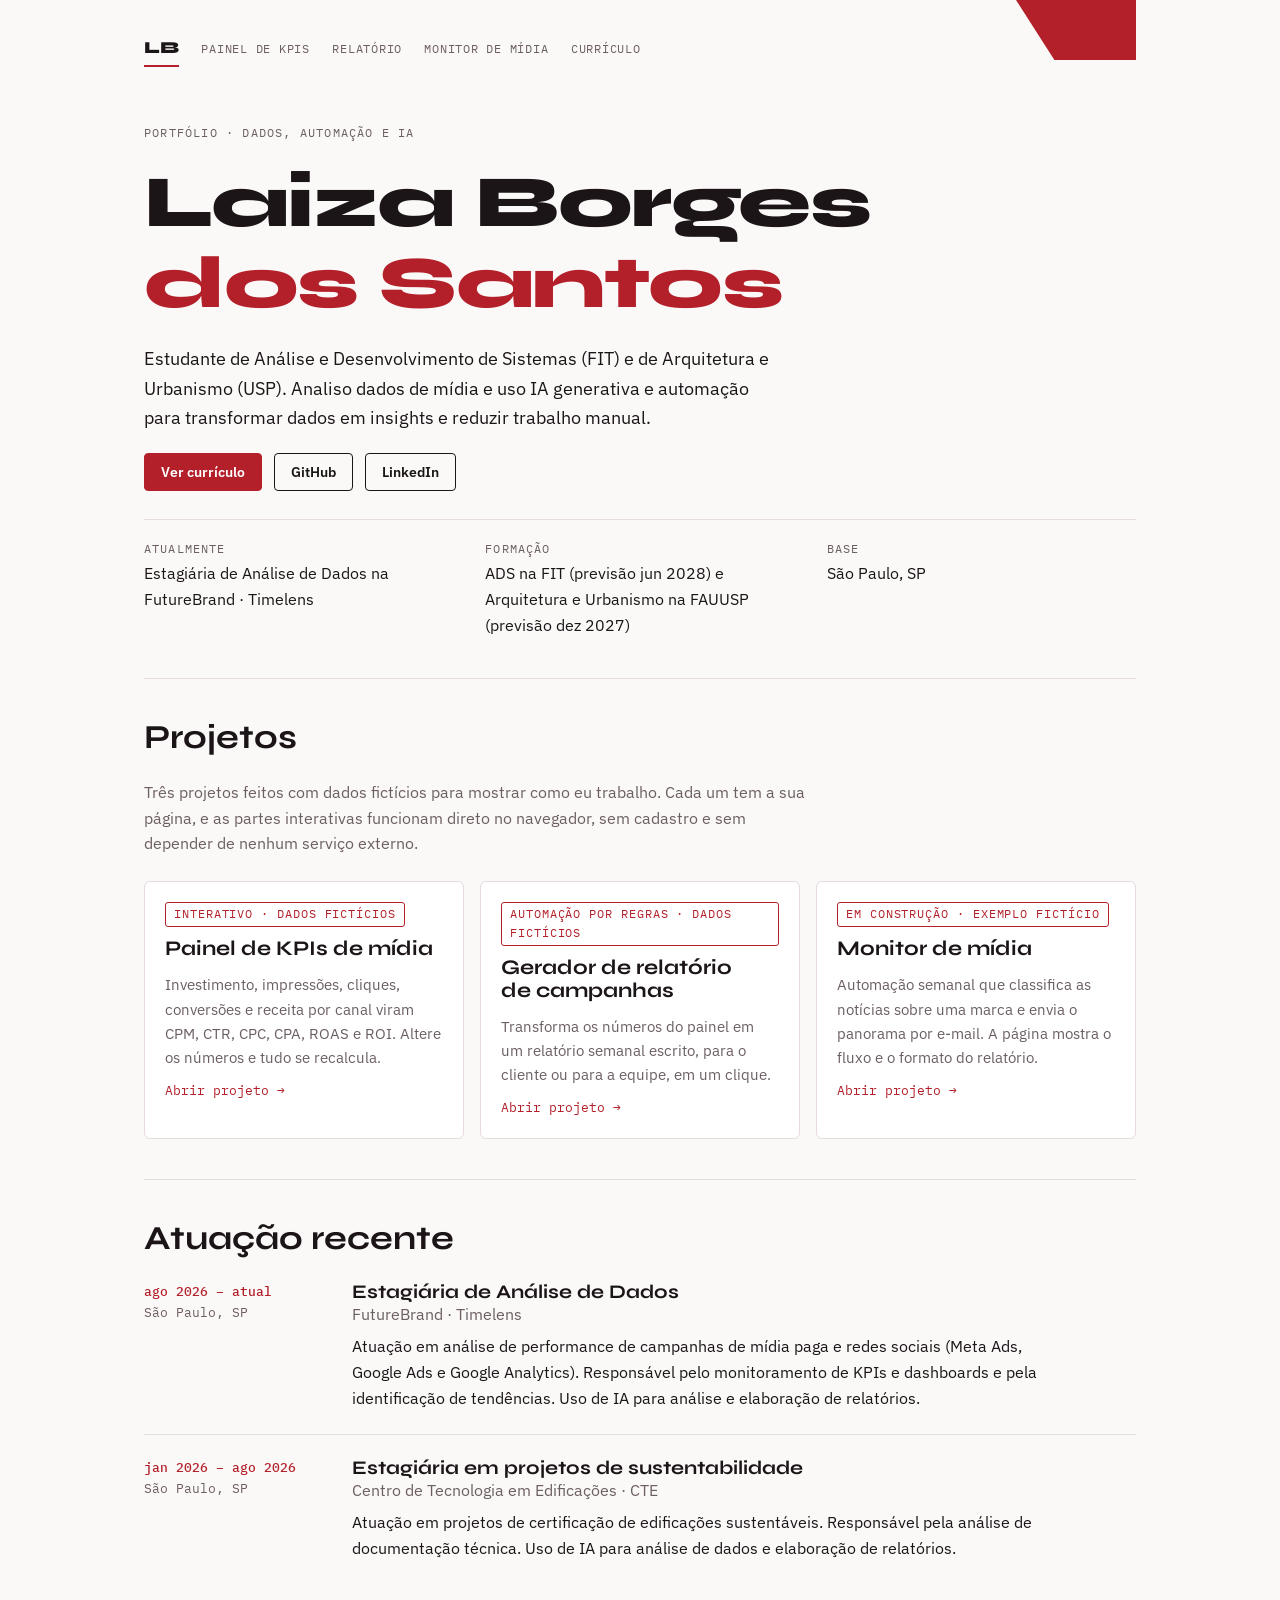
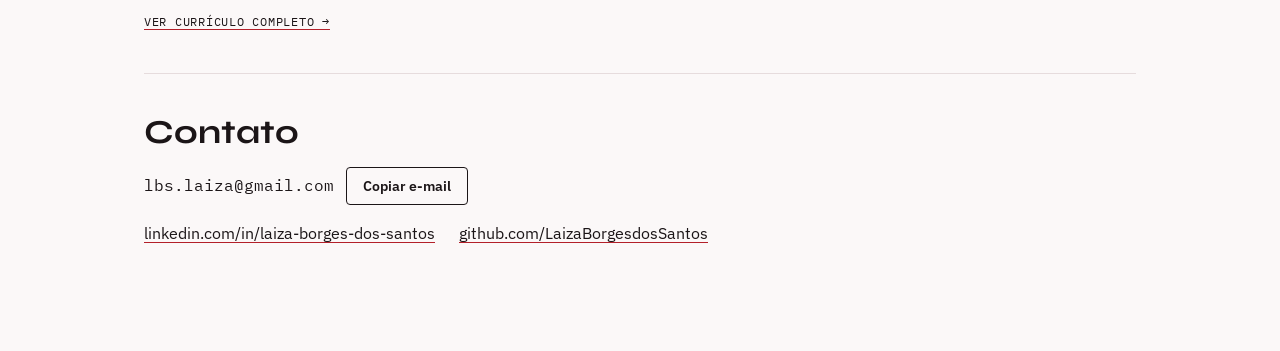
==== commit e97b6ddb: "Update index.html" ====
--- a/index.html
+++ b/index.html
@@ -102,7 +102,6 @@
       <a href="https://www.linkedin.com/in/laiza-borges-dos-santos" target="_blank" rel="noopener">linkedin.com/in/laiza-borges-dos-santos</a>
       <a href="https://github.com/LaizaBorgesdosSantos" target="_blank" rel="noopener">github.com/LaizaBorgesdosSantos</a>
     </p>
-    <p class="foot">Esta página e os projetos foram construídos com apoio do Claude.</p>
   </section>
 </div>
 <script src="common.js"></script>
